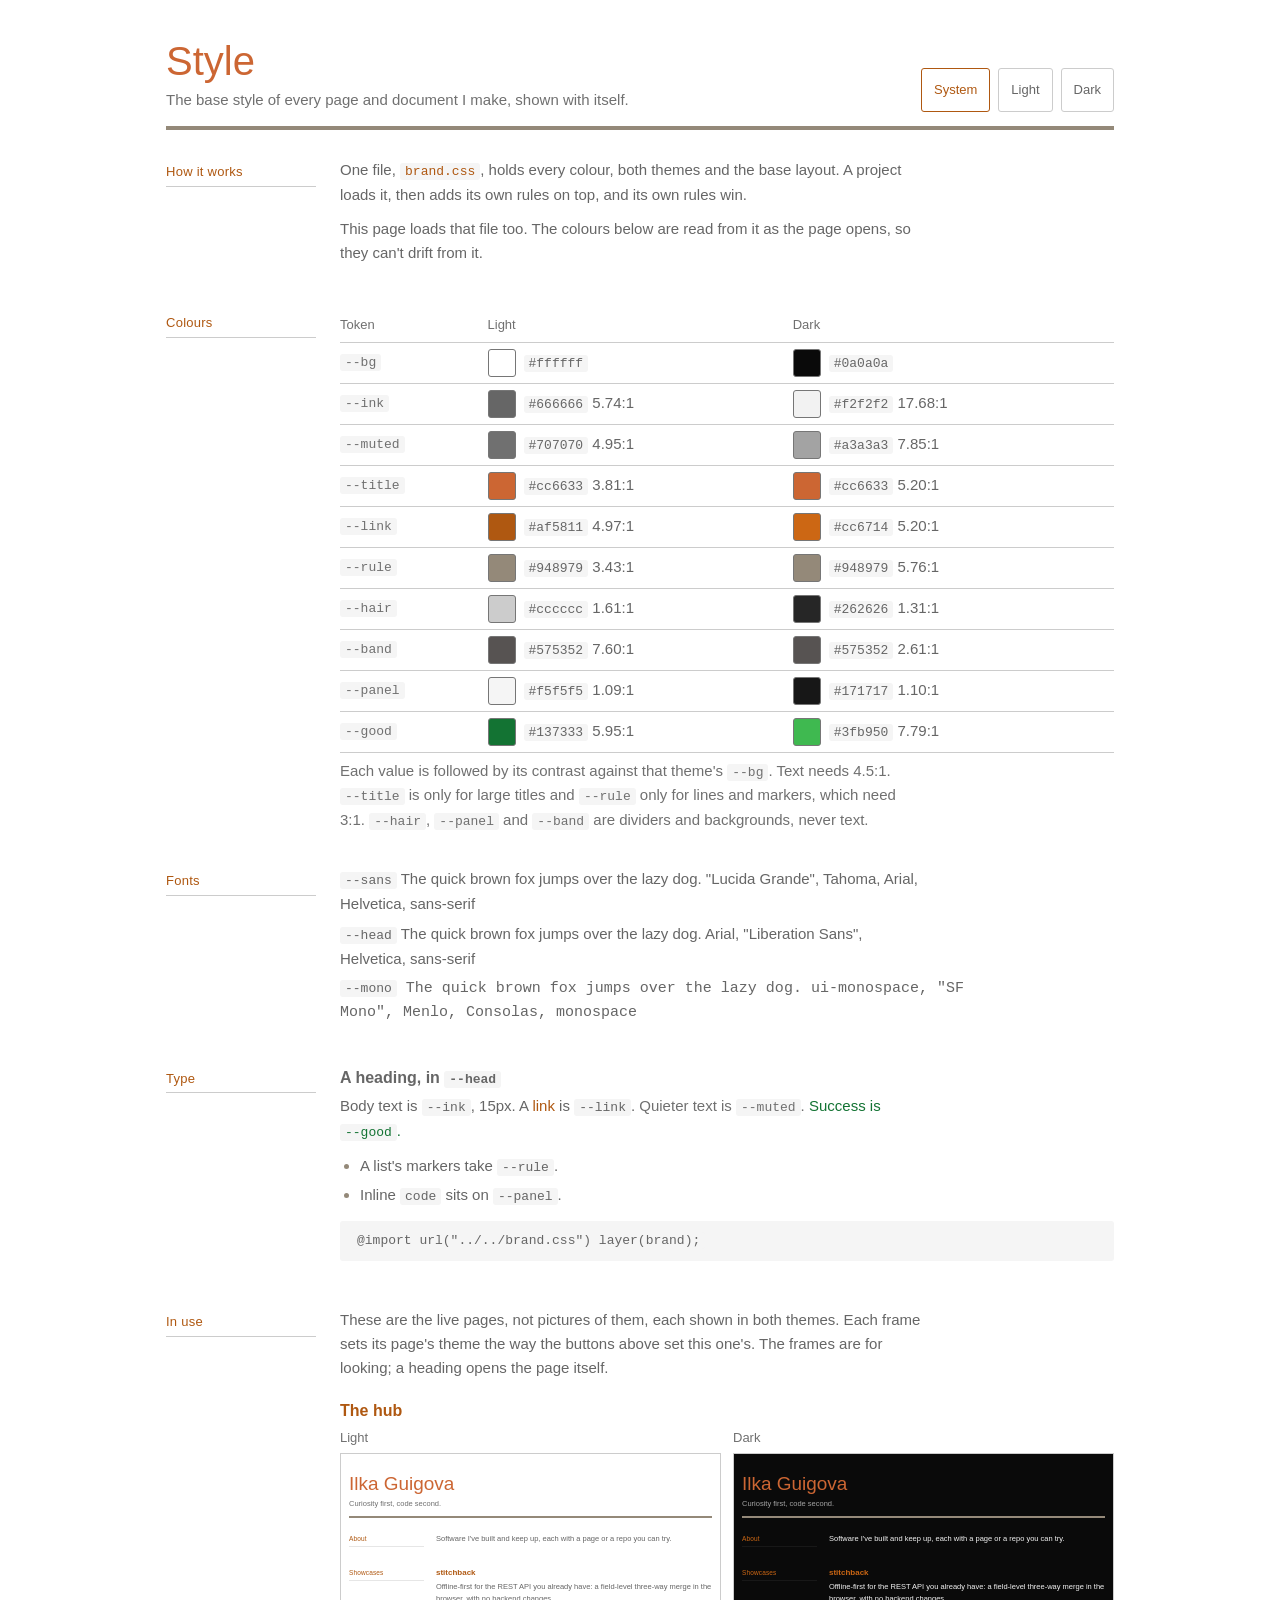
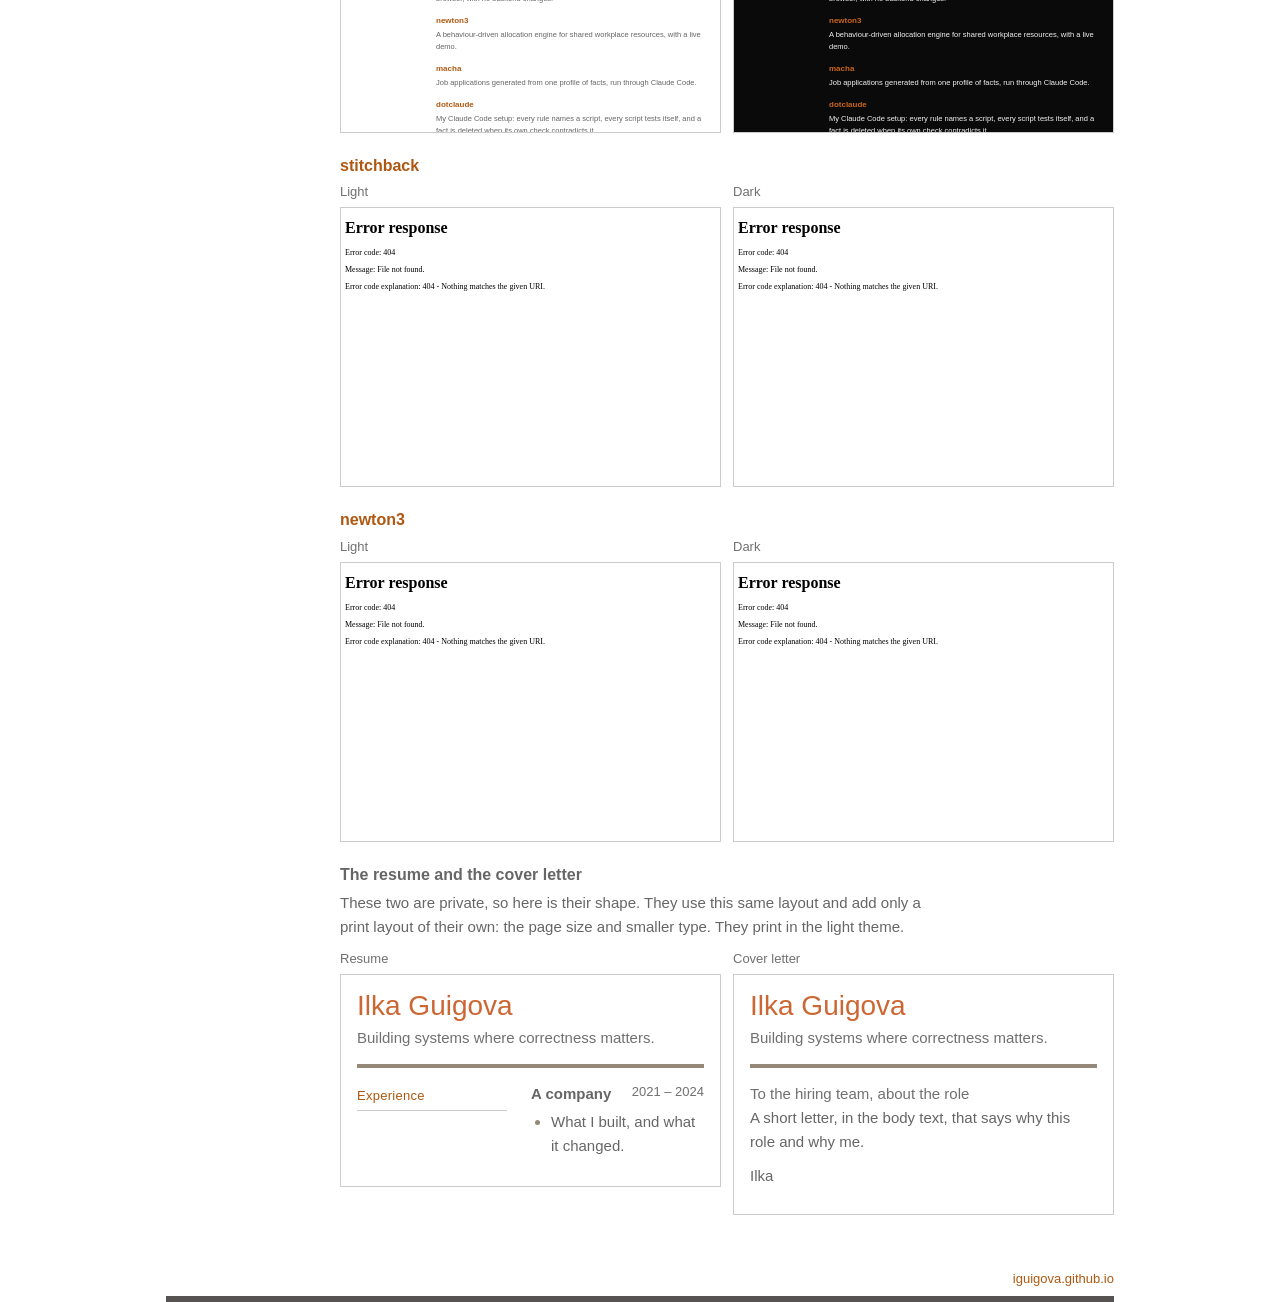
==== style.html @ 2762ee0b "style.html: the hub, stitchback and newton3 live in both themes; the home footer links it Co-Authore" ====
<!doctype html>
<html lang="en">
<head>
<meta charset="utf-8">
<meta name="viewport" content="width=device-width, initial-scale=1">
<title>Style · Ilka Guigova</title>
<meta name="description" content="The base style of every page and document I make, shown with itself.">
<link rel="stylesheet" href="brand.css">
<style>
.themes { display: flex; gap: 8px; flex-wrap: wrap; }
.themes button { font: inherit; font-size: 13px; color: var(--ink); background: var(--bg);
  border: 1px solid var(--hair); border-radius: 3px; padding: 6px 12px; min-height: 44px; cursor: pointer; }
.themes button[aria-pressed="true"] { border-color: var(--link); color: var(--link); }
table { border-collapse: collapse; width: 100%; }
th, td { text-align: left; padding: 6px 12px 6px 0; border-bottom: 1px solid var(--hair); vertical-align: middle; }
th { font-weight: 400; color: var(--muted); font-size: 13px; }
code { white-space: nowrap; }
.chip { display: inline-block; width: 28px; height: 28px; border-radius: 3px; vertical-align: middle;
  margin-right: 8px; border: 1px solid #767676; }
.fonts p { margin-bottom: 6px; }
.good { color: var(--good); }
.sample { border: 1px solid var(--hair); padding: 16px; }
.sample header { margin-bottom: 14px; }
.sample h1 { font-size: 28px; }
.sample section { margin-bottom: 0; }
.sample .row { display: flex; justify-content: space-between; gap: 8px; }
.sample .when { color: var(--muted); font-size: 13px; }
.frames { display: grid; grid-template-columns: repeat(auto-fit, minmax(300px, 1fr)); gap: 12px; margin-bottom: 20px; }
.frames figure { margin: 0; }
.frames figcaption { font-size: 13px; color: var(--muted); margin-bottom: 4px; }
.view { height: 280px; overflow: hidden; border: 1px solid var(--hair); }
.view iframe { width: 200%; height: 200%; border: 0; transform: scale(.5); transform-origin: 0 0; display: block; }
</style>
</head>
<body>
<div class="wrap">
  <header>
    <div>
      <h1>Style</h1>
      <p class="tag">The base style of every page and document I make, shown with itself.</p>
    </div>
    <div class="themes" role="group" aria-label="Theme">
      <button type="button" data-set="">System</button>
      <button type="button" data-set="light">Light</button>
      <button type="button" data-set="dark">Dark</button>
    </div>
  </header>

  <main>
    <section>
      <h2>How it works</h2>
      <div>
        <p>One file, <a href="brand.css"><code>brand.css</code></a>, holds every colour, both themes and the base layout. A project loads it, then adds its own rules on top, and its own rules win.</p>
        <p>This page loads that file too. The colours below are read from it as the page opens, so they can't drift from it.</p>
      </div>
    </section>

    <section>
      <h2>Colours</h2>
      <div>
        <table>
          <thead><tr><th scope="col">Token</th><th scope="col">Light</th><th scope="col">Dark</th></tr></thead>
          <tbody id="colours"></tbody>
        </table>
        <p class="tag">Each value is followed by its contrast against that theme's <code>--bg</code>. Text needs 4.5:1. <code>--title</code> is only for large titles and <code>--rule</code> only for lines and markers, which need 3:1. <code>--hair</code>, <code>--panel</code> and <code>--band</code> are dividers and backgrounds, never text.</p>
      </div>
    </section>

    <section>
      <h2>Fonts</h2>
      <div class="fonts" id="fonts"></div>
    </section>

    <section>
      <h2>Type</h2>
      <div>
        <h3>A heading, in <code>--head</code></h3>
        <p>Body text is <code>--ink</code>, 15px. A <a href="#type">link</a> is <code>--link</code>. <span class="tag">Quieter text is <code>--muted</code>.</span> <span class="good">Success is <code>--good</code>.</span></p>
        <ul>
          <li>A list's markers take <code>--rule</code>.</li>
          <li>Inline <code>code</code> sits on <code>--panel</code>.</li>
        </ul>
<pre><code>@import url("../../brand.css") layer(brand);</code></pre>
      </div>
    </section>

    <section>
      <h2>In use</h2>
      <div>
        <p>These are the live pages, not pictures of them, each shown in both themes. Each frame sets its page's theme the way the buttons above set this one's. The frames are for looking; a heading opens the page itself.</p>
        <h3><a href="/">The hub</a></h3>
        <div class="frames">
          <figure data-theme="light"><figcaption>Light</figcaption><div class="view" inert><iframe src="/" title="The hub, light theme" loading="lazy"></iframe></div></figure>
          <figure data-theme="dark"><figcaption>Dark</figcaption><div class="view" inert><iframe src="/" title="The hub, dark theme" loading="lazy"></iframe></div></figure>
        </div>
        <h3><a href="/stitchback/">stitchback</a></h3>
        <div class="frames">
          <figure data-theme="light"><figcaption>Light</figcaption><div class="view" inert><iframe src="/stitchback/" title="stitchback demo, light theme" loading="lazy"></iframe></div></figure>
          <figure data-theme="dark"><figcaption>Dark</figcaption><div class="view" inert><iframe src="/stitchback/" title="stitchback demo, dark theme" loading="lazy"></iframe></div></figure>
        </div>
        <h3><a href="/newton3/deliverables/demo.html">newton3</a></h3>
        <div class="frames">
          <figure data-theme="light"><figcaption>Light</figcaption><div class="view" inert><iframe src="/newton3/deliverables/demo.html" title="newton3 demo, light theme" loading="lazy"></iframe></div></figure>
          <figure data-theme="dark"><figcaption>Dark</figcaption><div class="view" inert><iframe src="/newton3/deliverables/demo.html" title="newton3 demo, dark theme" loading="lazy"></iframe></div></figure>
        </div>
        <h3>The resume and the cover letter</h3>
        <p>These two are private, so here is their shape. They use this same layout and add only a print layout of their own: the page size and smaller type. They print in the light theme.</p>
        <div class="frames">
          <figure><figcaption>Resume</figcaption>
            <div class="sample">
              <header><div><h1>Ilka Guigova</h1><p class="tag">Building systems where correctness matters.</p></div></header>
              <section>
                <h2>Experience</h2>
                <div>
                  <div class="row"><strong>A company</strong><span class="when">2021 – 2024</span></div>
                  <ul><li>What I built, and what it changed.</li></ul>
                </div>
              </section>
            </div>
          </figure>
          <figure><figcaption>Cover letter</figcaption>
            <div class="sample">
              <header><div><h1>Ilka Guigova</h1><p class="tag">Building systems where correctness matters.</p></div></header>
              <p class="tag">To the hiring team, about the role</p>
              <p>A short letter, in the body text, that says why this role and why me.</p>
              <p>Ilka</p>
            </div>
          </figure>
        </div>
      </div>
    </section>
  </main>

  <footer>
    <div class="line"><a href="/">iguigova.github.io</a></div>
    <div class="band" aria-hidden="true"></div>
  </footer>
</div>
<script>
(() => {
  const root = document.documentElement;
  const sheet = [...document.styleSheets].find(s => s.href && s.href.endsWith('/brand.css'));
  const names = [];
  for (const rule of sheet.cssRules) {
    if (rule.selectorText !== ':root') continue;
    for (const p of rule.style) if (p.startsWith('--') && !names.includes(p)) names.push(p);
  }
  const read = (theme) => {
    root.dataset.theme = theme;
    const cs = getComputedStyle(root);
    return Object.fromEntries(names.map(n => [n, cs.getPropertyValue(n).trim()]));
  };
  const saved = root.dataset.theme;
  const light = read('light'), dark = read('dark');
  if (saved) root.dataset.theme = saved; else delete root.dataset.theme;

  const lum = (hex) => [1, 3, 5].map(i => parseInt(hex.slice(i, i + 2), 16) / 255)
    .map(c => c <= 0.04045 ? c / 12.92 : ((c + 0.055) / 1.055) ** 2.4)
    .reduce((a, c, i) => a + c * [0.2126, 0.7152, 0.0722][i], 0);
  const ratio = (a, b) => { const [x, y] = [lum(a), lum(b)].sort((p, q) => q - p); return ((x + 0.05) / (y + 0.05)).toFixed(2); };
  const isHex = (v) => /^#[0-9a-f]{6}$/i.test(v);
  const cell = (v, bg) => {
    const td = document.createElement('td');
    const chip = document.createElement('span');
    chip.className = 'chip'; chip.style.background = v; chip.setAttribute('aria-hidden', 'true');
    const code = document.createElement('code'); code.textContent = v;
    td.append(chip, code, v === bg ? '' : ` ${ratio(v, bg)}:1`);
    return td;
  };

  const tbody = document.getElementById('colours');
  const fonts = document.getElementById('fonts');
  for (const n of names) {
    if (isHex(light[n])) {
      const tr = document.createElement('tr');
      const th = document.createElement('th'); th.scope = 'row';
      const code = document.createElement('code'); code.textContent = n; th.append(code);
      tr.append(th, cell(light[n], light['--bg']), cell(dark[n], dark['--bg']));
      tbody.append(tr);
    } else {
      const p = document.createElement('p');
      p.style.fontFamily = `var(${n})`;
      const code = document.createElement('code'); code.textContent = n;
      p.append(code, ` The quick brown fox jumps over the lazy dog. ${light[n]}`);
      fonts.append(p);
    }
  }

  const buttons = document.querySelectorAll('.themes button');
  const show = () => buttons.forEach(b => b.setAttribute('aria-pressed', String((root.dataset.theme || '') === b.dataset.set)));
  buttons.forEach(b => b.addEventListener('click', () => {
    if (b.dataset.set) root.dataset.theme = b.dataset.set; else delete root.dataset.theme;
    show();
  }));
  show();

  for (const frame of document.querySelectorAll('figure[data-theme] iframe')) {
    const theme = frame.closest('figure').dataset.theme;
    const set = () => { frame.contentDocument.documentElement.dataset.theme = theme; };
    frame.addEventListener('load', set);
    if (frame.contentDocument?.readyState === 'complete' && frame.contentDocument.URL !== 'about:blank') set();
  }
})();
</script>
</body>
</html>
---- brand.css ----
/* The base style of every page and document I make: grey text on white, an
   orange title and links, a taupe rule under the header, hairline dividers,
   a dark footer band and a green for success, in a light and a dark theme.
   Its text passes WCAG AA in both.
   A project loads it by a relative path to the site root, and its own rules
   override what they need. ~/src/oceanhue mirrors the site, and
   ~/src/oceanhue/brand.css is a symlink to this file, so the same path works
   on the live site and offline. The one copy is in the Trust Loop artifact,
   whose content security policy refuses an outside stylesheet; it names the
   commit it copied. */
:root {
  --bg: #ffffff; --ink: #666666; --muted: #707070; --title: #cc6633; --link: #af5811;
  --rule: #948979; --hair: #cccccc; --band: #575352; --panel: #f5f5f5; --good: #137333;
  --sans: "Lucida Grande", Tahoma, Arial, Helvetica, sans-serif;
  --head: Arial, "Liberation Sans", Helvetica, sans-serif;
  --mono: ui-monospace, "SF Mono", Menlo, Consolas, monospace;
  color-scheme: light;
}
@media (prefers-color-scheme: dark) { :root:not([data-theme="light"]) {
  --bg: #0a0a0a; --ink: #f2f2f2; --muted: #a3a3a3; --link: #cc6714;
  --hair: #262626; --panel: #171717; --good: #3fb950; color-scheme: dark } }
:root[data-theme="dark"] {
  --bg: #0a0a0a; --ink: #f2f2f2; --muted: #a3a3a3; --link: #cc6714;
  --hair: #262626; --panel: #171717; --good: #3fb950; color-scheme: dark }

* { box-sizing: border-box; }
body { margin: 0; background: var(--bg); color: var(--ink); font: 15px/1.6 var(--sans); }
.wrap { max-width: 980px; margin: 0 auto; padding-block: 40px 0;
  padding-left: max(16px, env(safe-area-inset-left, 0px)); padding-right: max(16px, env(safe-area-inset-right, 0px)); }
a { color: var(--link); text-decoration: none; }
a:hover, a:focus-visible { text-decoration: underline; }
:focus-visible { outline: 2px solid var(--link); outline-offset: 2px; }

header { border-bottom: 4px solid var(--rule); padding-bottom: 14px; margin-bottom: 28px;
  display: flex; flex-wrap: wrap; justify-content: space-between; align-items: flex-end; gap: 12px; }
h1 { font-family: var(--head); color: var(--title); font-weight: 400; font-size: clamp(28px, 5vw, 40px); line-height: 1.05; margin: 0; text-wrap: balance; }
.tag { color: var(--muted); margin: 6px 0 0; }

section { display: grid; grid-template-columns: 150px minmax(0, 1fr); gap: 0 24px; margin-bottom: 34px; }
section > h2 { font-family: var(--head); font-size: 13px; font-weight: 400; color: var(--link); margin: 0; padding: 4px 0 3px;
  border-bottom: 1px solid var(--hair); align-self: start; letter-spacing: .02em; }
section > div { min-width: 0; }
h3 { font-family: var(--head); font-size: 16px; margin: 18px 0 4px; }
h3:first-child { margin-top: 0; }
p { margin: 0 0 10px; max-width: 70ch; }
ul, ol { margin: 4px 0 12px; padding-left: 20px; max-width: 72ch; }
li { margin-bottom: 4px; }
li::marker { color: var(--rule); }
code, pre { font-family: var(--mono); font-size: 13px; background: var(--panel); border-radius: 3px; }
code { padding: 1px 5px; }
pre { padding: 10px 12px; overflow-x: auto; }

footer { margin-top: 20px; }
footer .line { text-align: right; color: var(--muted); font-size: 13px; padding: 0 0 6px; }
footer .band { height: 14px; background: var(--band); }

@media (max-width: 640px) { section { grid-template-columns: 1fr; } section > h2 { margin-bottom: 8px; } }
@media (prefers-reduced-motion: reduce) { * { animation: none !important; transition: none !important; } }
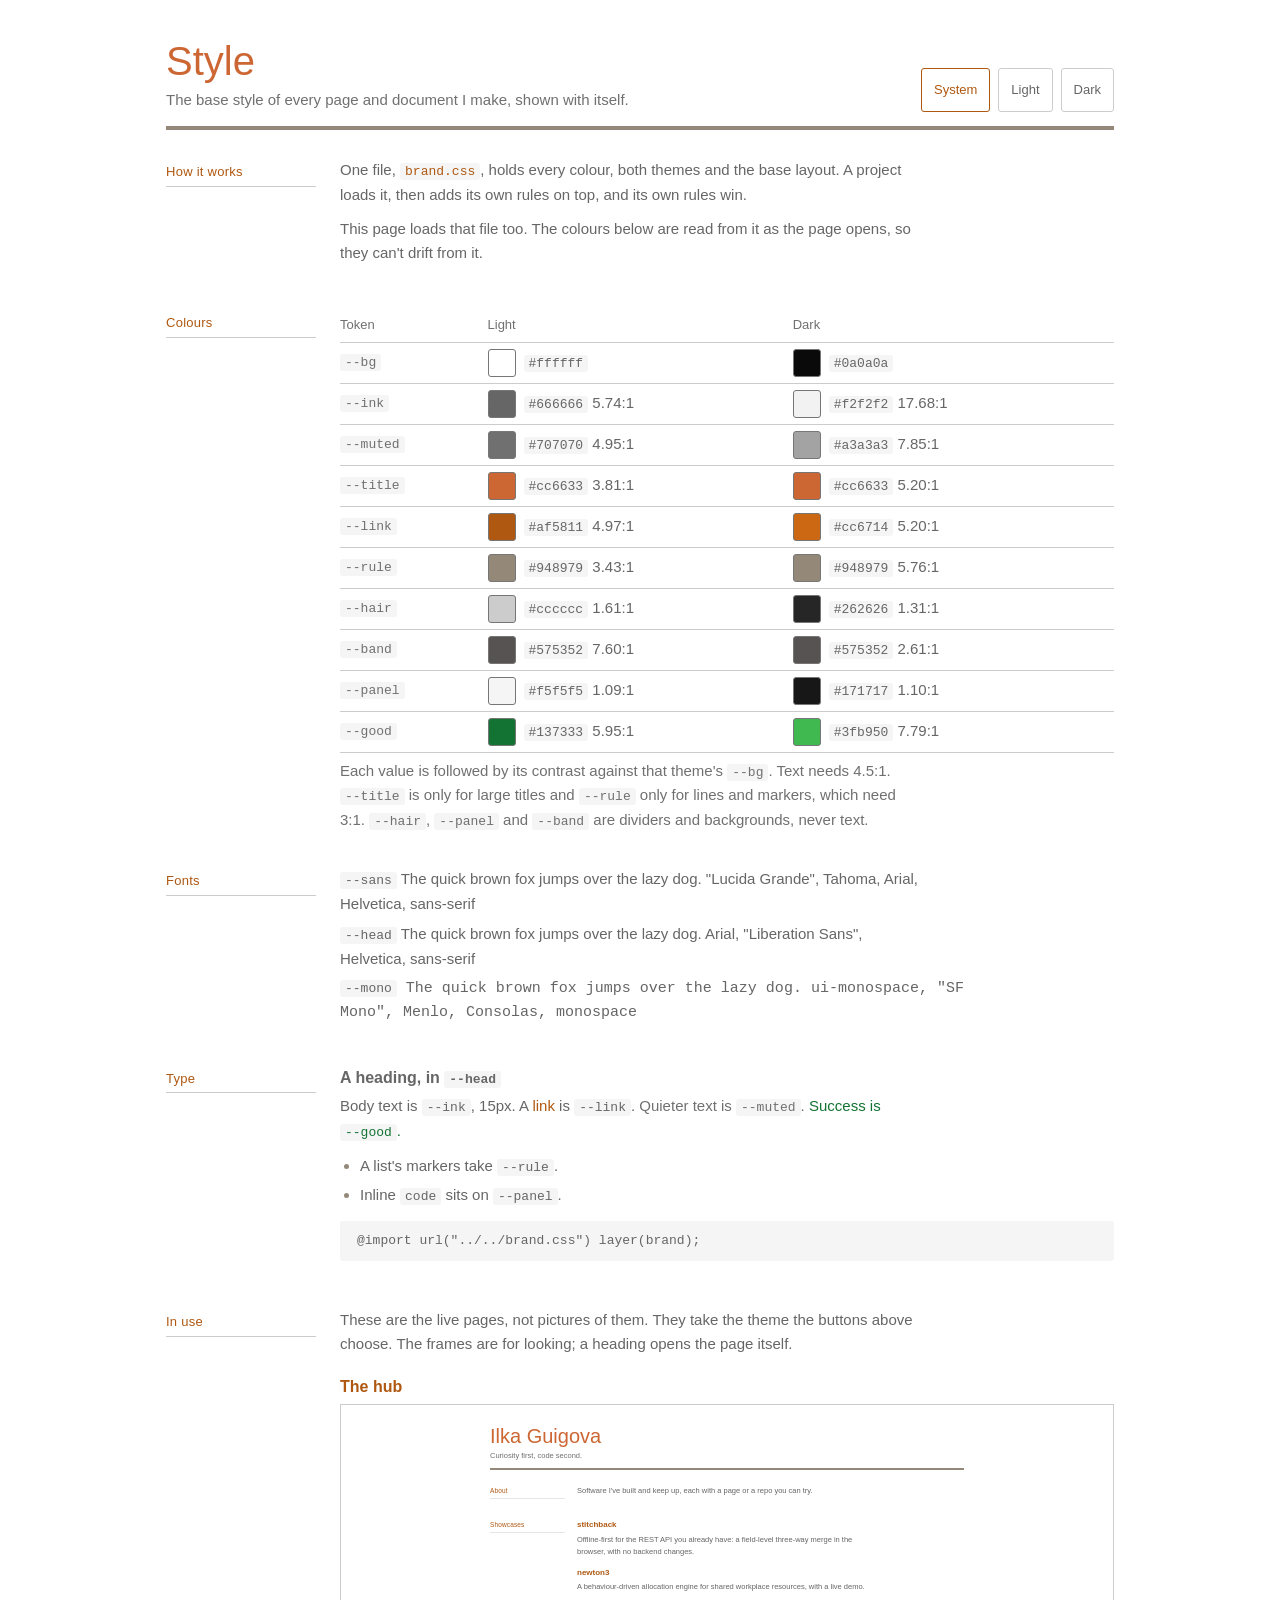
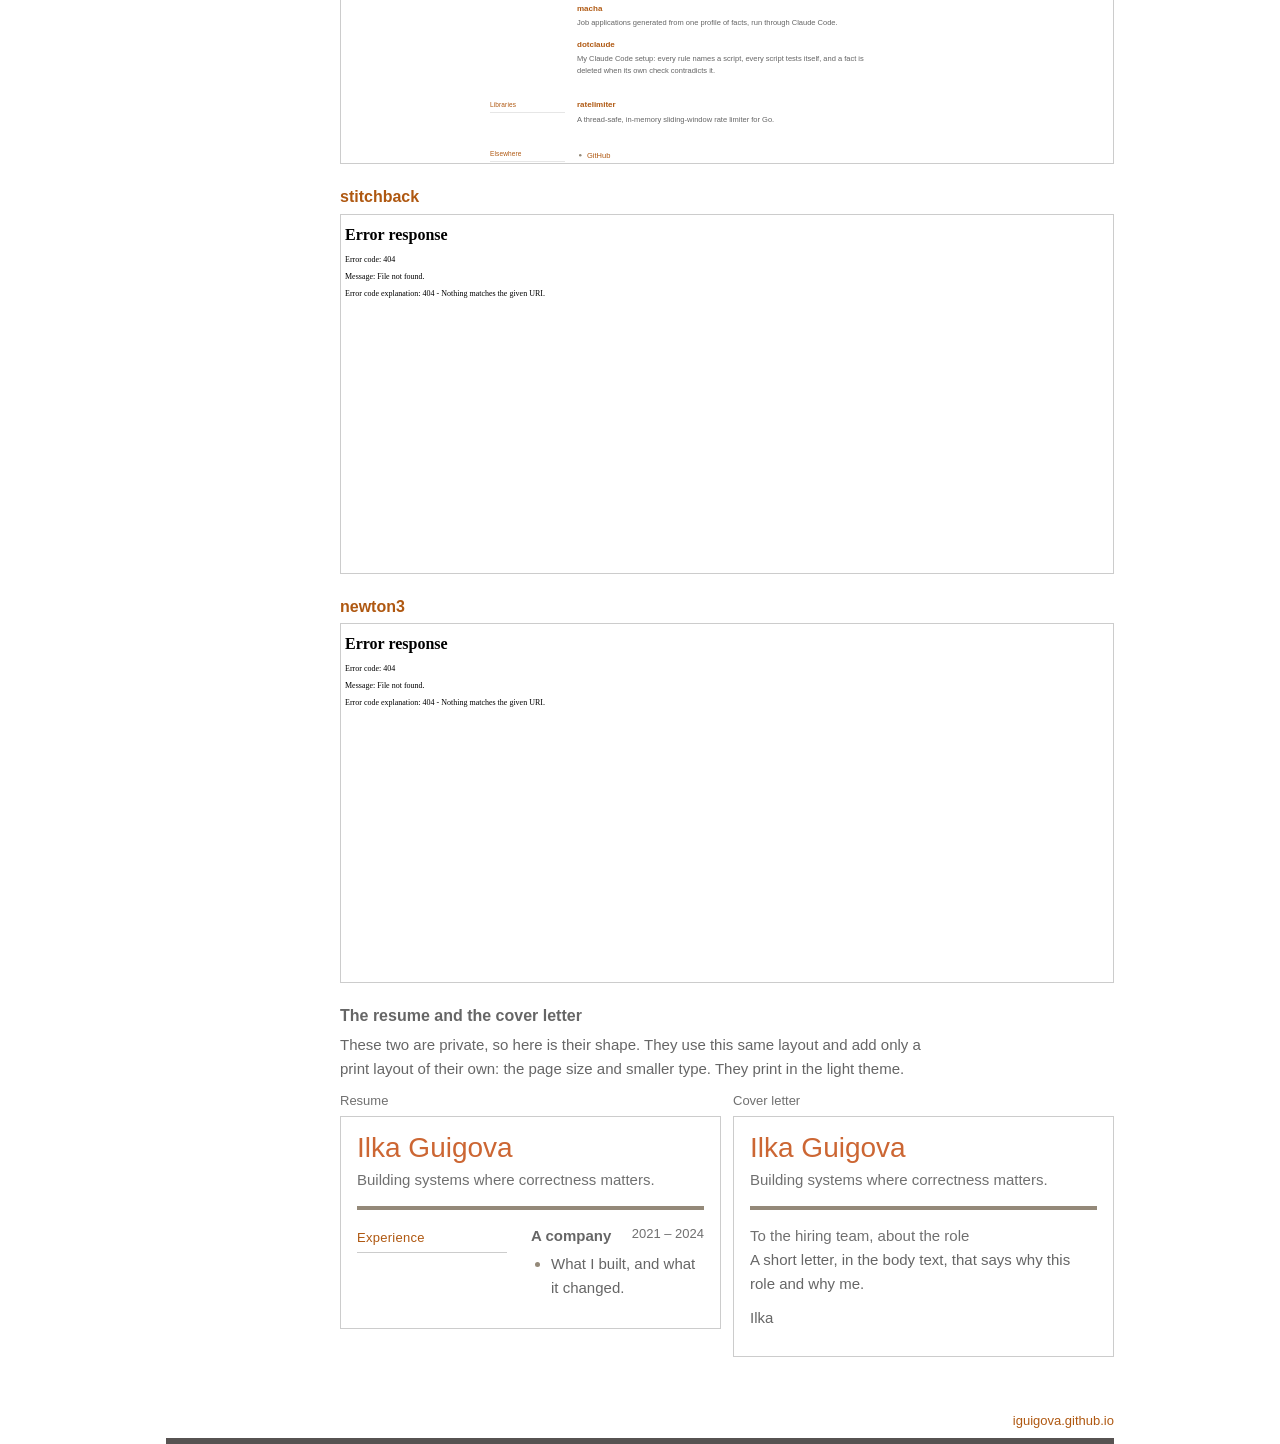
==== commit d9ff17d0: "style.html: one live frame per page, in the theme the buttons choose Co-Authored-By: Claude Opus 5.5" ====
--- a/style.html
+++ b/style.html
@@ -28,7 +28,7 @@
 .frames { display: grid; grid-template-columns: repeat(auto-fit, minmax(300px, 1fr)); gap: 12px; margin-bottom: 20px; }
 .frames figure { margin: 0; }
 .frames figcaption { font-size: 13px; color: var(--muted); margin-bottom: 4px; }
-.view { height: 280px; overflow: hidden; border: 1px solid var(--hair); }
+.view { height: 360px; overflow: hidden; border: 1px solid var(--hair); margin-bottom: 20px; }
 .view iframe { width: 200%; height: 200%; border: 0; transform: scale(.5); transform-origin: 0 0; display: block; }
 </style>
 </head>
@@ -87,22 +87,13 @@
     <section>
       <h2>In use</h2>
       <div>
-        <p>These are the live pages, not pictures of them, each shown in both themes. Each frame sets its page's theme the way the buttons above set this one's. The frames are for looking; a heading opens the page itself.</p>
+        <p>These are the live pages, not pictures of them. They take the theme the buttons above choose. The frames are for looking; a heading opens the page itself.</p>
         <h3><a href="/">The hub</a></h3>
-        <div class="frames">
-          <figure data-theme="light"><figcaption>Light</figcaption><div class="view" inert><iframe src="/" title="The hub, light theme" loading="lazy"></iframe></div></figure>
-          <figure data-theme="dark"><figcaption>Dark</figcaption><div class="view" inert><iframe src="/" title="The hub, dark theme" loading="lazy"></iframe></div></figure>
-        </div>
+        <div class="view" inert><iframe src="/" title="The hub" loading="lazy"></iframe></div>
         <h3><a href="/stitchback/">stitchback</a></h3>
-        <div class="frames">
-          <figure data-theme="light"><figcaption>Light</figcaption><div class="view" inert><iframe src="/stitchback/" title="stitchback demo, light theme" loading="lazy"></iframe></div></figure>
-          <figure data-theme="dark"><figcaption>Dark</figcaption><div class="view" inert><iframe src="/stitchback/" title="stitchback demo, dark theme" loading="lazy"></iframe></div></figure>
-        </div>
+        <div class="view" inert><iframe src="/stitchback/" title="stitchback demo" loading="lazy"></iframe></div>
         <h3><a href="/newton3/deliverables/demo.html">newton3</a></h3>
-        <div class="frames">
-          <figure data-theme="light"><figcaption>Light</figcaption><div class="view" inert><iframe src="/newton3/deliverables/demo.html" title="newton3 demo, light theme" loading="lazy"></iframe></div></figure>
-          <figure data-theme="dark"><figcaption>Dark</figcaption><div class="view" inert><iframe src="/newton3/deliverables/demo.html" title="newton3 demo, dark theme" loading="lazy"></iframe></div></figure>
-        </div>
+        <div class="view" inert><iframe src="/newton3/deliverables/demo.html" title="newton3 demo" loading="lazy"></iframe></div>
         <h3>The resume and the cover letter</h3>
         <p>These two are private, so here is their shape. They use this same layout and add only a print layout of their own: the page size and smaller type. They print in the light theme.</p>
         <div class="frames">
@@ -188,18 +179,20 @@
 
   const buttons = document.querySelectorAll('.themes button');
   const show = () => buttons.forEach(b => b.setAttribute('aria-pressed', String((root.dataset.theme || '') === b.dataset.set)));
+  const frames = document.querySelectorAll('.view iframe');
+  const follow = (frame) => {
+    const doc = frame.contentDocument;
+    if (!doc || doc.URL === 'about:blank') return;
+    if (root.dataset.theme) doc.documentElement.dataset.theme = root.dataset.theme;
+    else delete doc.documentElement.dataset.theme;
+  };
+  frames.forEach(f => { f.addEventListener('load', () => follow(f)); follow(f); });
   buttons.forEach(b => b.addEventListener('click', () => {
     if (b.dataset.set) root.dataset.theme = b.dataset.set; else delete root.dataset.theme;
     show();
+    frames.forEach(follow);
   }));
   show();
-
-  for (const frame of document.querySelectorAll('figure[data-theme] iframe')) {
-    const theme = frame.closest('figure').dataset.theme;
-    const set = () => { frame.contentDocument.documentElement.dataset.theme = theme; };
-    frame.addEventListener('load', set);
-    if (frame.contentDocument?.readyState === 'complete' && frame.contentDocument.URL !== 'about:blank') set();
-  }
 })();
 </script>
 </body>
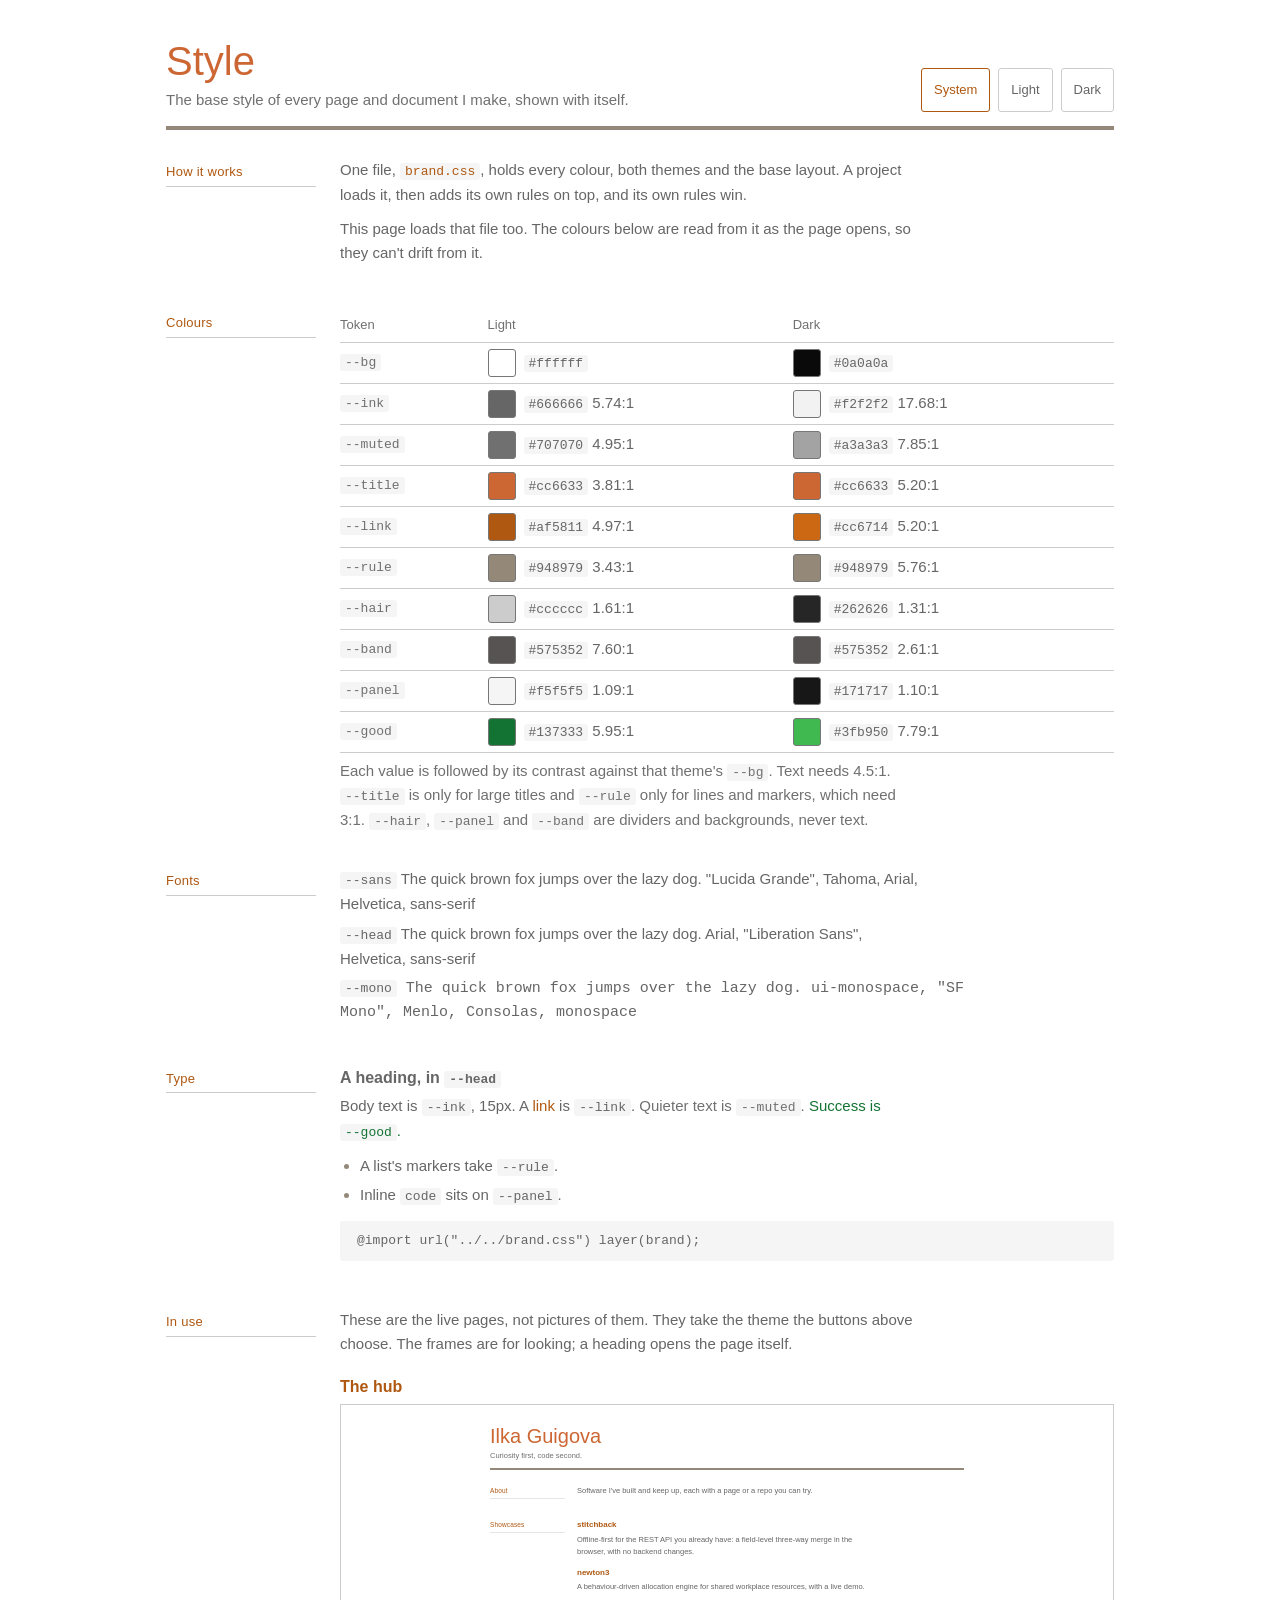
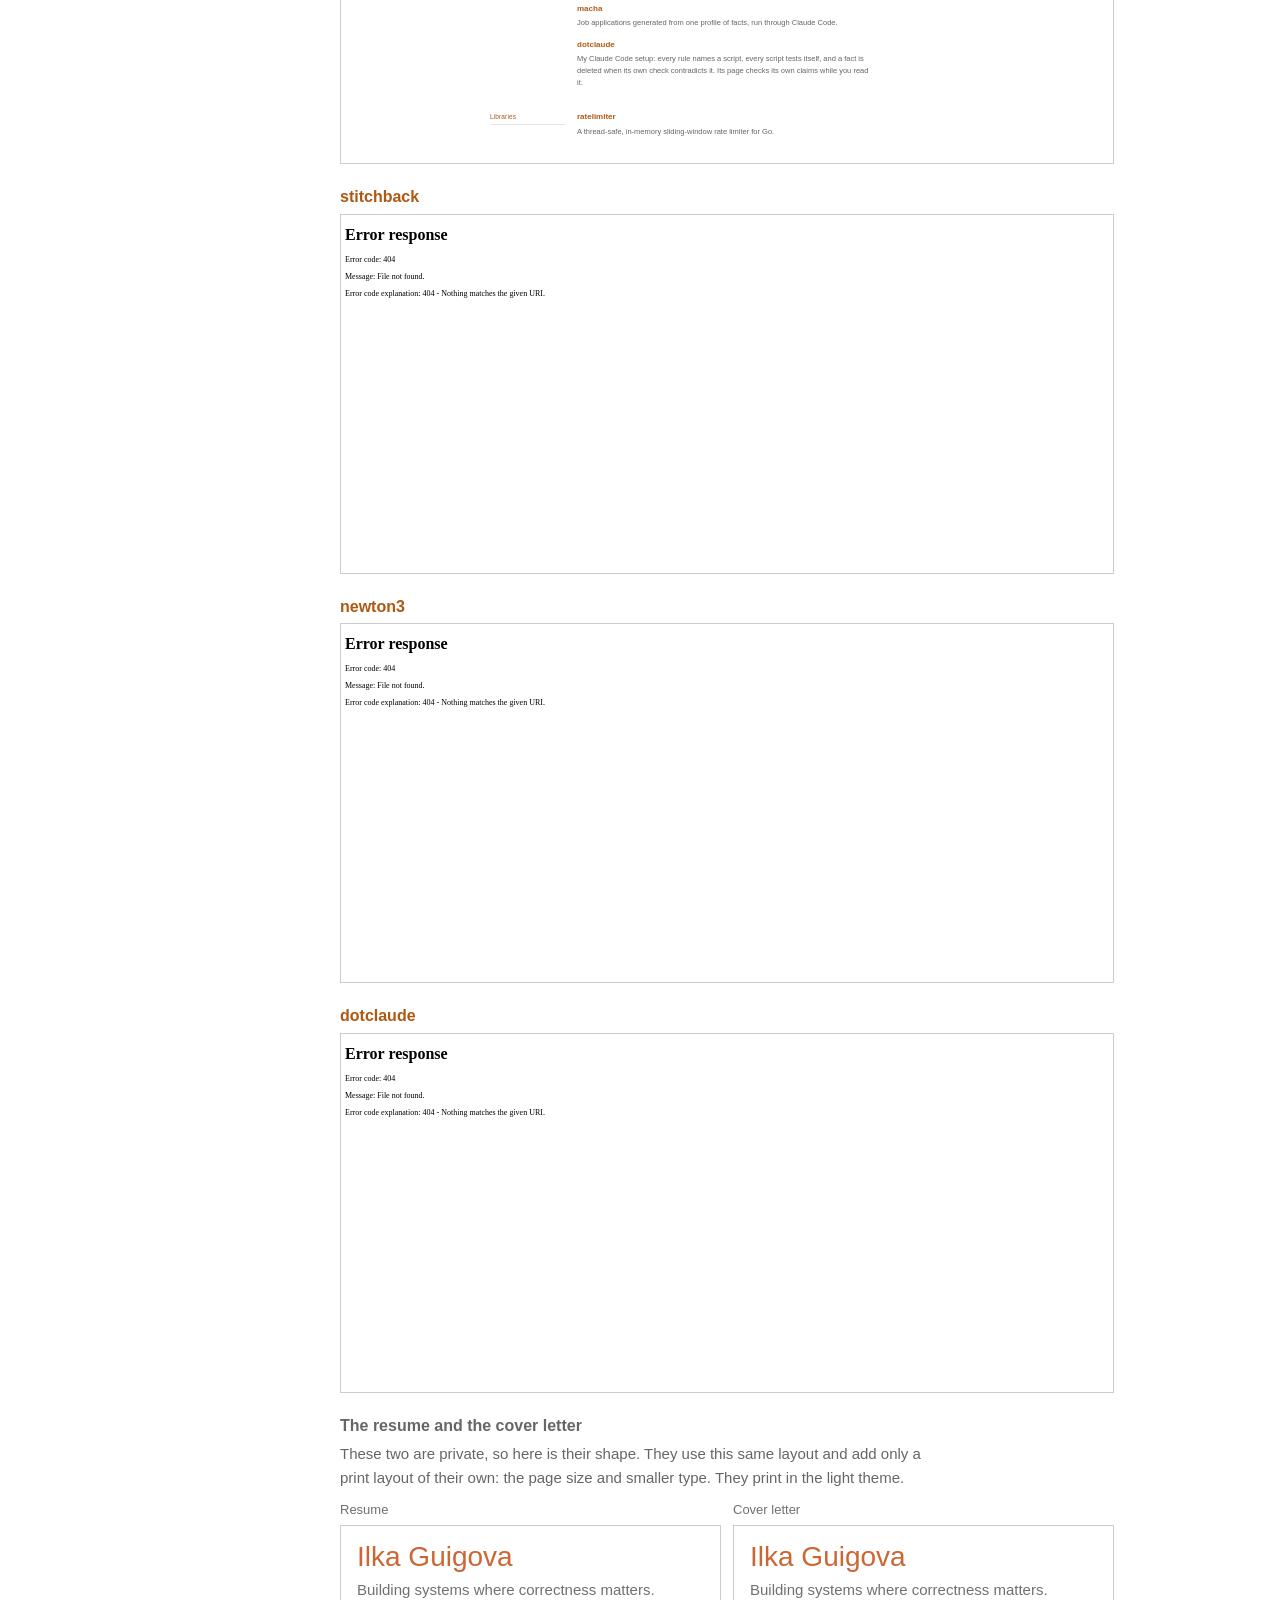
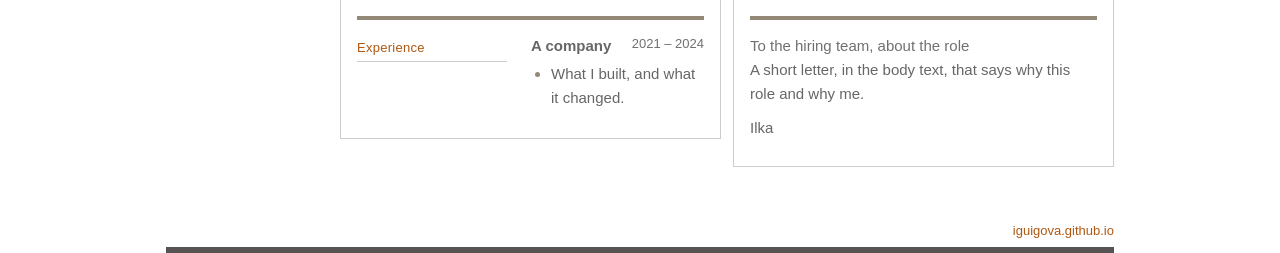
==== commit 1af3a3d7: "The hub links the dotclaude page, and style.html frames it brand.css's comment drops the Trust Loop " ====
--- a/style.html
+++ b/style.html
@@ -94,6 +94,8 @@
         <div class="view" inert><iframe src="/stitchback/" title="stitchback demo" loading="lazy"></iframe></div>
         <h3><a href="/newton3/deliverables/demo.html">newton3</a></h3>
         <div class="view" inert><iframe src="/newton3/deliverables/demo.html" title="newton3 demo" loading="lazy"></iframe></div>
+        <h3><a href="/dotclaude/">dotclaude</a></h3>
+        <div class="view" inert><iframe src="/dotclaude/" title="dotclaude showcase" loading="lazy"></iframe></div>
         <h3>The resume and the cover letter</h3>
         <p>These two are private, so here is their shape. They use this same layout and add only a print layout of their own: the page size and smaller type. They print in the light theme.</p>
         <div class="frames">
@@ -136,14 +138,24 @@
     if (rule.selectorText !== ':root') continue;
     for (const p of rule.style) if (p.startsWith('--') && !names.includes(p)) names.push(p);
   }
+  // A colour token may be light-dark(light, dark), so each is resolved by
+  // painting a probe with it in each theme; a font token is read as written.
+  const probe = document.body.appendChild(document.createElement('span'));
+  const hex = (rgb) => '#' + rgb.match(/\d+/g).slice(0, 3).map(c => (+c).toString(16).padStart(2, '0')).join('');
   const read = (theme) => {
     root.dataset.theme = theme;
     const cs = getComputedStyle(root);
-    return Object.fromEntries(names.map(n => [n, cs.getPropertyValue(n).trim()]));
+    return Object.fromEntries(names.map(n => {
+      const raw = cs.getPropertyValue(n).trim();
+      if (!CSS.supports('color', raw)) return [n, raw];
+      probe.style.color = `var(${n})`;
+      return [n, hex(getComputedStyle(probe).color)];
+    }));
   };
   const saved = root.dataset.theme;
   const light = read('light'), dark = read('dark');
   if (saved) root.dataset.theme = saved; else delete root.dataset.theme;
+  probe.remove();
 
   const lum = (hex) => [1, 3, 5].map(i => parseInt(hex.slice(i, i + 2), 16) / 255)
     .map(c => c <= 0.04045 ? c / 12.92 : ((c + 0.055) / 1.055) ** 2.4)
--- a/brand.css
+++ b/brand.css
@@ -1,27 +1,26 @@
 /* The base style of every page and document I make: grey text on white, an
    orange title and links, a taupe rule under the header, hairline dividers,
    a dark footer band and a green for success, in a light and a dark theme.
-   Its text passes WCAG AA in both.
+   Its text passes WCAG AA in both. A colour that differs by theme is
+   light-dark(light, dark): the system picks the theme, and data-theme="light"
+   or "dark" on the root overrides it.
    A project loads it by a relative path to the site root, and its own rules
    override what they need. ~/src/oceanhue mirrors the site, and
    ~/src/oceanhue/brand.css is a symlink to this file, so the same path works
-   on the live site and offline. The one copy is in the Trust Loop artifact,
-   whose content security policy refuses an outside stylesheet; it names the
-   commit it copied. */
+   on the live site and offline. */
 :root {
-  --bg: #ffffff; --ink: #666666; --muted: #707070; --title: #cc6633; --link: #af5811;
-  --rule: #948979; --hair: #cccccc; --band: #575352; --panel: #f5f5f5; --good: #137333;
+  --bg: light-dark(#ffffff, #0a0a0a); --ink: light-dark(#666666, #f2f2f2);
+  --muted: light-dark(#707070, #a3a3a3); --title: #cc6633;
+  --link: light-dark(#af5811, #cc6714); --rule: #948979;
+  --hair: light-dark(#cccccc, #262626); --band: #575352;
+  --panel: light-dark(#f5f5f5, #171717); --good: light-dark(#137333, #3fb950);
   --sans: "Lucida Grande", Tahoma, Arial, Helvetica, sans-serif;
   --head: Arial, "Liberation Sans", Helvetica, sans-serif;
   --mono: ui-monospace, "SF Mono", Menlo, Consolas, monospace;
-  color-scheme: light;
+  color-scheme: light dark;
 }
-@media (prefers-color-scheme: dark) { :root:not([data-theme="light"]) {
-  --bg: #0a0a0a; --ink: #f2f2f2; --muted: #a3a3a3; --link: #cc6714;
-  --hair: #262626; --panel: #171717; --good: #3fb950; color-scheme: dark } }
-:root[data-theme="dark"] {
-  --bg: #0a0a0a; --ink: #f2f2f2; --muted: #a3a3a3; --link: #cc6714;
-  --hair: #262626; --panel: #171717; --good: #3fb950; color-scheme: dark }
+:root[data-theme="light"] { color-scheme: light; }
+:root[data-theme="dark"] { color-scheme: dark; }
 
 * { box-sizing: border-box; }
 body { margin: 0; background: var(--bg); color: var(--ink); font: 15px/1.6 var(--sans); }
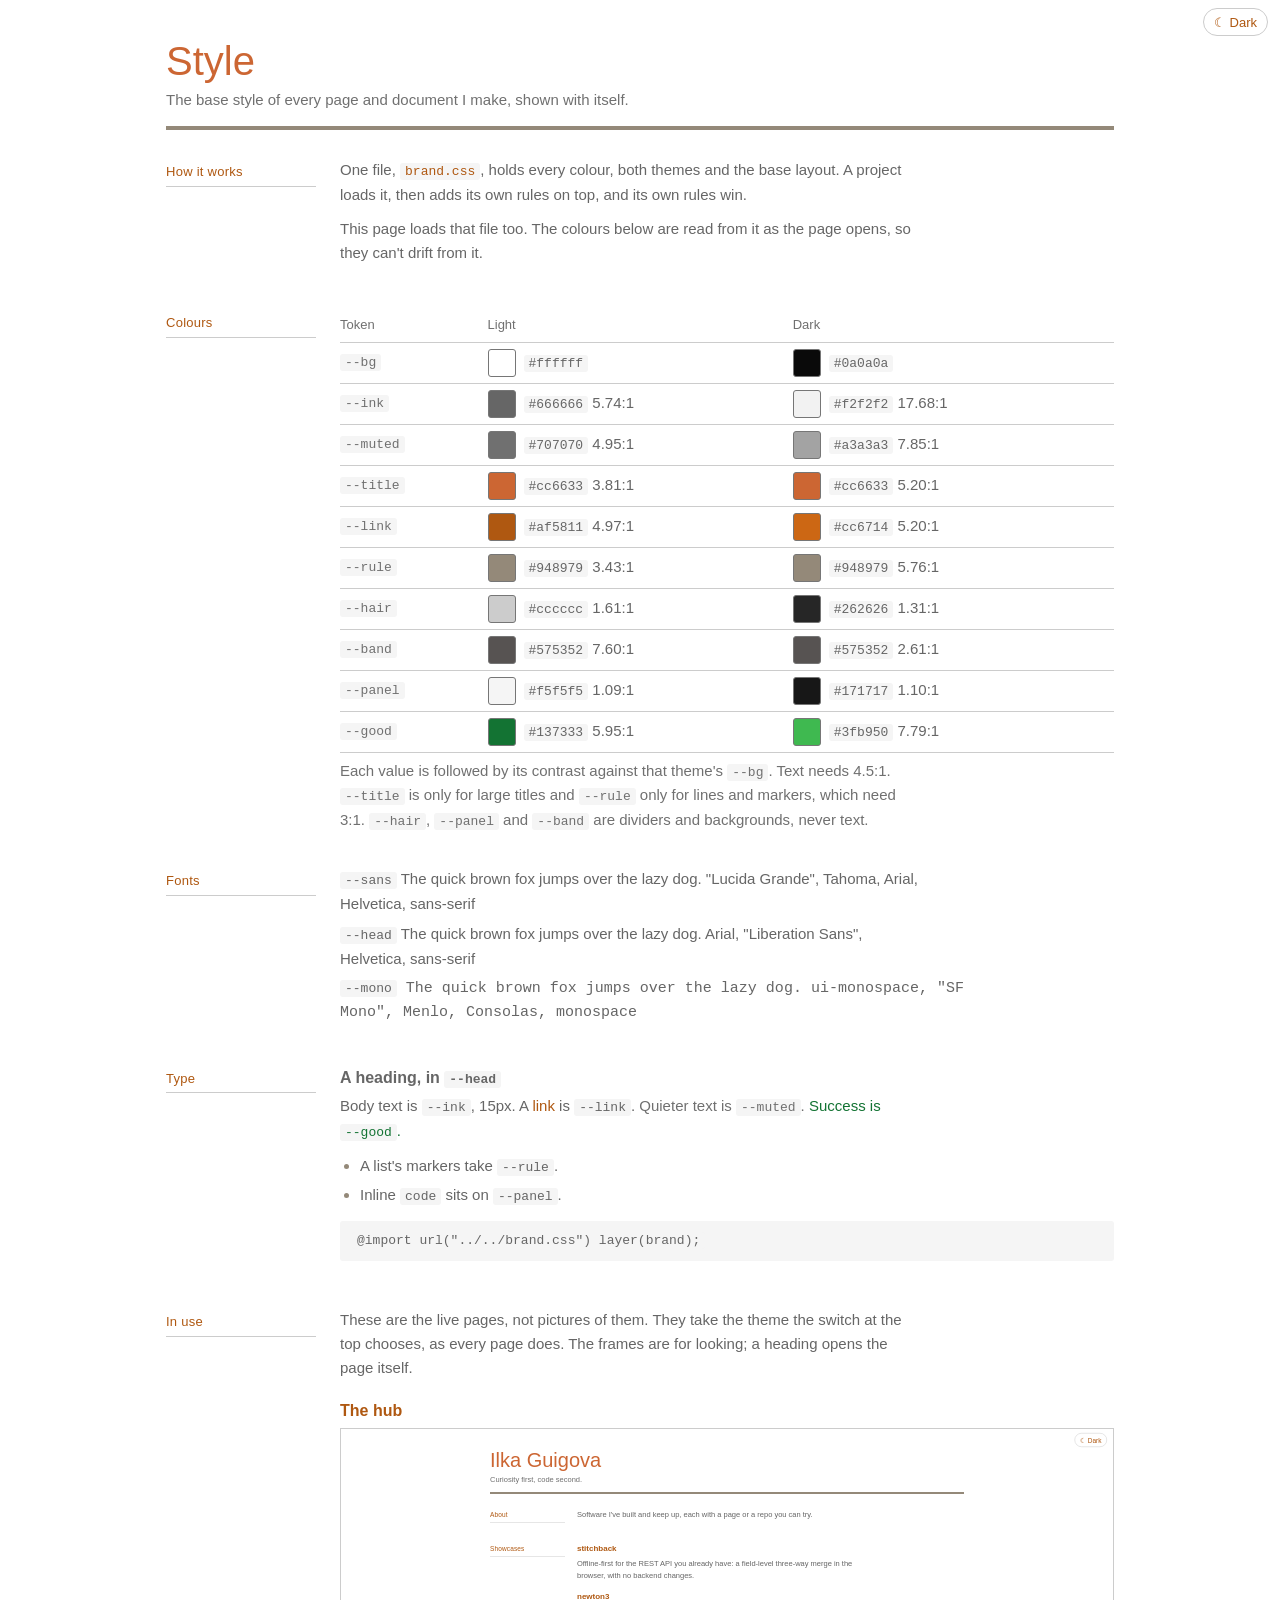
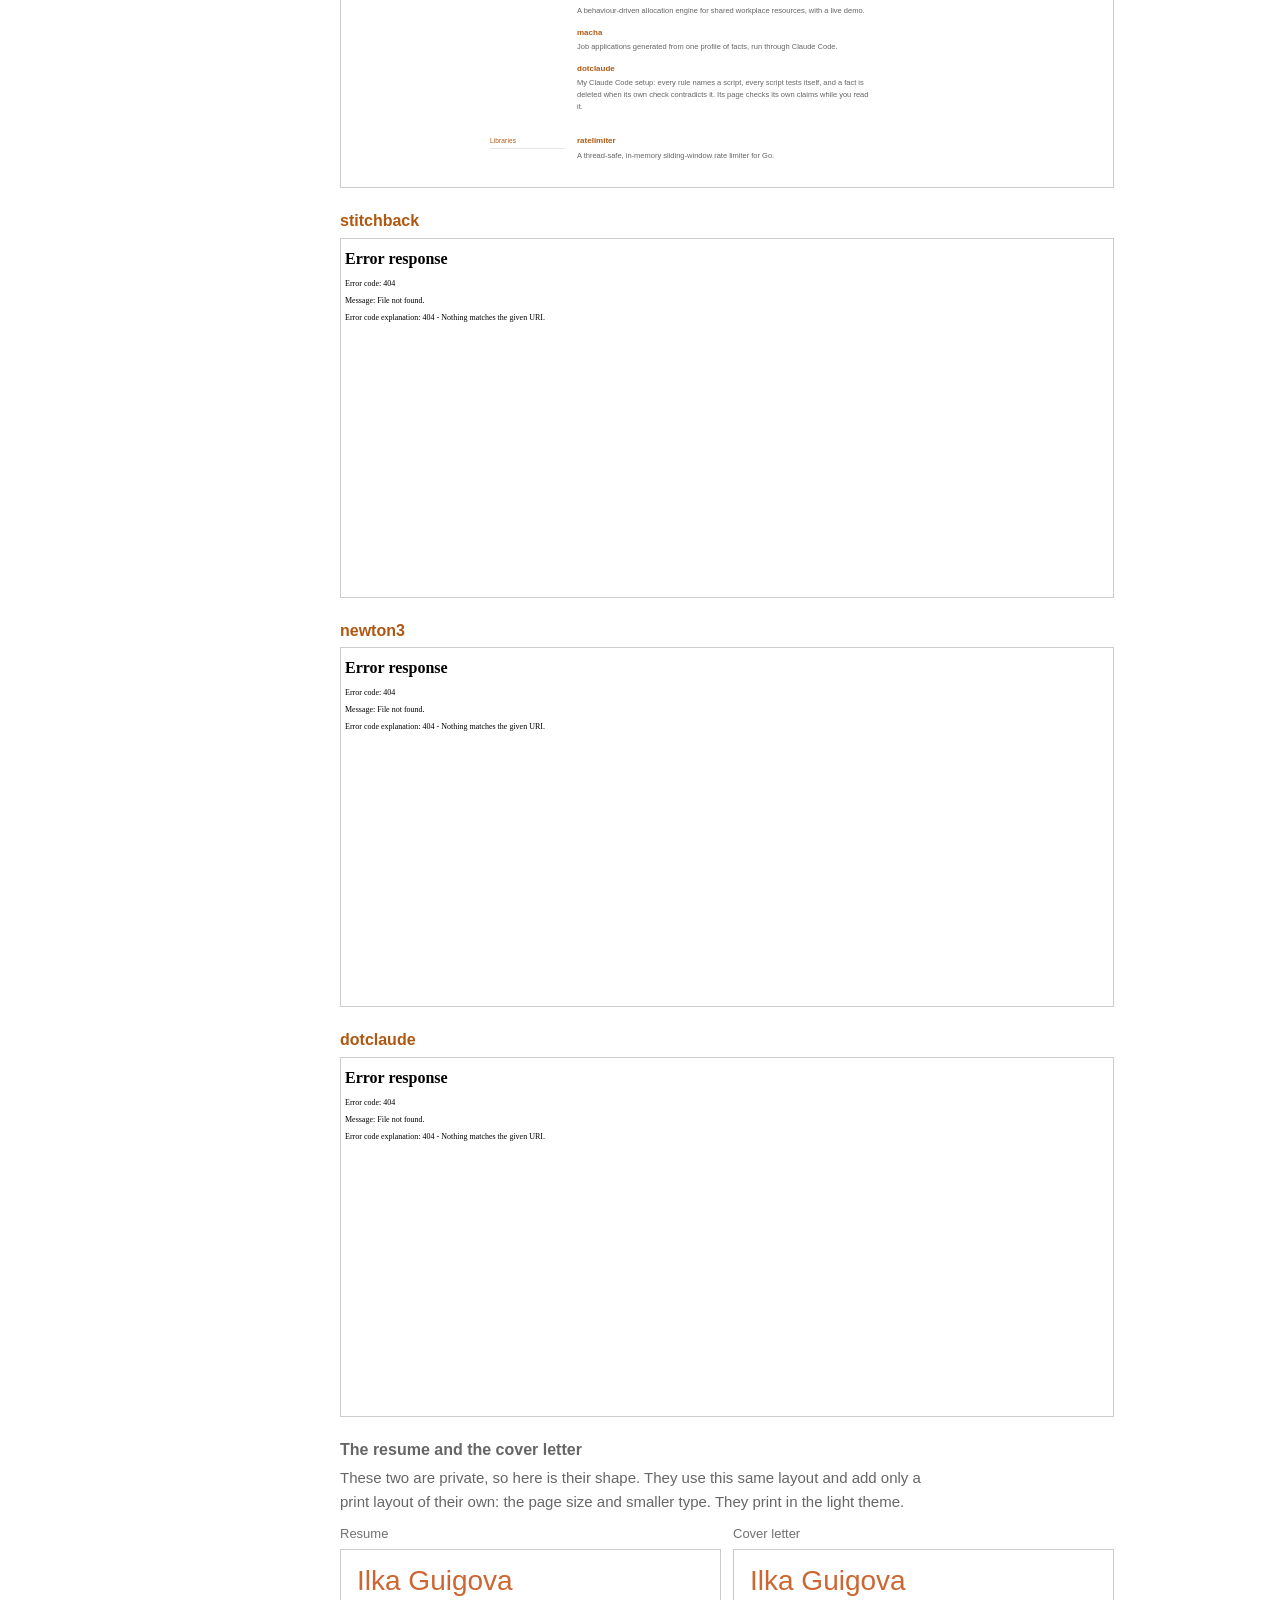
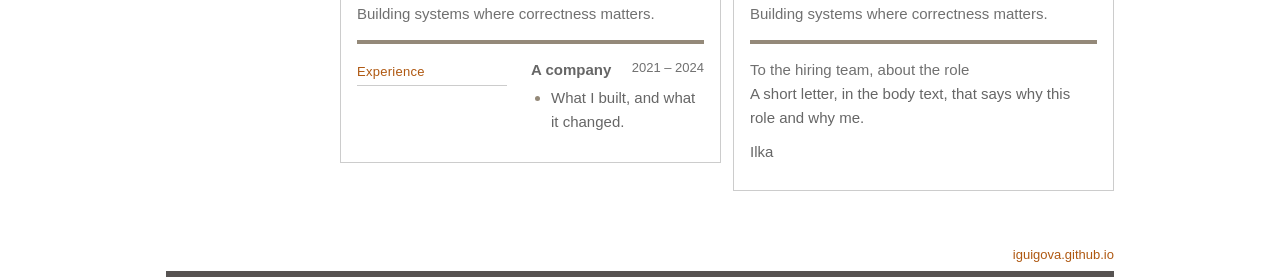
==== commit bbabf635: "brand.js: one Light/Dark switch on every page, kept across the site brand.css draws it and hides it " ====
--- a/style.html
+++ b/style.html
@@ -6,11 +6,8 @@
 <title>Style · Ilka Guigova</title>
 <meta name="description" content="The base style of every page and document I make, shown with itself.">
 <link rel="stylesheet" href="brand.css">
+<script src="brand.js"></script>
 <style>
-.themes { display: flex; gap: 8px; flex-wrap: wrap; }
-.themes button { font: inherit; font-size: 13px; color: var(--ink); background: var(--bg);
-  border: 1px solid var(--hair); border-radius: 3px; padding: 6px 12px; min-height: 44px; cursor: pointer; }
-.themes button[aria-pressed="true"] { border-color: var(--link); color: var(--link); }
 table { border-collapse: collapse; width: 100%; }
 th, td { text-align: left; padding: 6px 12px 6px 0; border-bottom: 1px solid var(--hair); vertical-align: middle; }
 th { font-weight: 400; color: var(--muted); font-size: 13px; }
@@ -38,11 +35,6 @@
     <div>
       <h1>Style</h1>
       <p class="tag">The base style of every page and document I make, shown with itself.</p>
-    </div>
-    <div class="themes" role="group" aria-label="Theme">
-      <button type="button" data-set="">System</button>
-      <button type="button" data-set="light">Light</button>
-      <button type="button" data-set="dark">Dark</button>
     </div>
   </header>
 
@@ -87,7 +79,7 @@
     <section>
       <h2>In use</h2>
       <div>
-        <p>These are the live pages, not pictures of them. They take the theme the buttons above choose. The frames are for looking; a heading opens the page itself.</p>
+        <p>These are the live pages, not pictures of them. They take the theme the switch at the top chooses, as every page does. The frames are for looking; a heading opens the page itself.</p>
         <h3><a href="/">The hub</a></h3>
         <div class="view" inert><iframe src="/" title="The hub" loading="lazy"></iframe></div>
         <h3><a href="/stitchback/">stitchback</a></h3>
@@ -188,23 +180,6 @@
       fonts.append(p);
     }
   }
-
-  const buttons = document.querySelectorAll('.themes button');
-  const show = () => buttons.forEach(b => b.setAttribute('aria-pressed', String((root.dataset.theme || '') === b.dataset.set)));
-  const frames = document.querySelectorAll('.view iframe');
-  const follow = (frame) => {
-    const doc = frame.contentDocument;
-    if (!doc || doc.URL === 'about:blank') return;
-    if (root.dataset.theme) doc.documentElement.dataset.theme = root.dataset.theme;
-    else delete doc.documentElement.dataset.theme;
-  };
-  frames.forEach(f => { f.addEventListener('load', () => follow(f)); follow(f); });
-  buttons.forEach(b => b.addEventListener('click', () => {
-    if (b.dataset.set) root.dataset.theme = b.dataset.set; else delete root.dataset.theme;
-    show();
-    frames.forEach(follow);
-  }));
-  show();
 })();
 </script>
 </body>
--- a/brand.css
+++ b/brand.css
@@ -3,7 +3,8 @@
    a dark footer band and a green for success, in a light and a dark theme.
    Its text passes WCAG AA in both. A colour that differs by theme is
    light-dark(light, dark): the system picks the theme, and data-theme="light"
-   or "dark" on the root overrides it.
+   or "dark" on the root overrides it. brand.js beside this file sets it from
+   a switch on the page, which .theme-switch draws.
    A project loads it by a relative path to the site root, and its own rules
    override what they need. ~/src/oceanhue mirrors the site, and
    ~/src/oceanhue/brand.css is a symlink to this file, so the same path works
@@ -49,9 +50,15 @@
 code { padding: 1px 5px; }
 pre { padding: 10px 12px; overflow-x: auto; }
 
+.theme-switch { position: absolute; z-index: 1; top: 8px; right: max(12px, env(safe-area-inset-right, 0px));
+  font: 13px/1 var(--sans); color: var(--link); background: var(--bg); border: 1px solid var(--hair);
+  border-radius: 14px; padding: 6px 10px; min-height: 28px; cursor: pointer; }
+.theme-switch:hover { border-color: var(--link); }
+
 footer { margin-top: 20px; }
 footer .line { text-align: right; color: var(--muted); font-size: 13px; padding: 0 0 6px; }
 footer .band { height: 14px; background: var(--band); }
 
 @media (max-width: 640px) { section { grid-template-columns: 1fr; } section > h2 { margin-bottom: 8px; } }
+@media print { .theme-switch { display: none; } }
 @media (prefers-reduced-motion: reduce) { * { animation: none !important; transition: none !important; } }
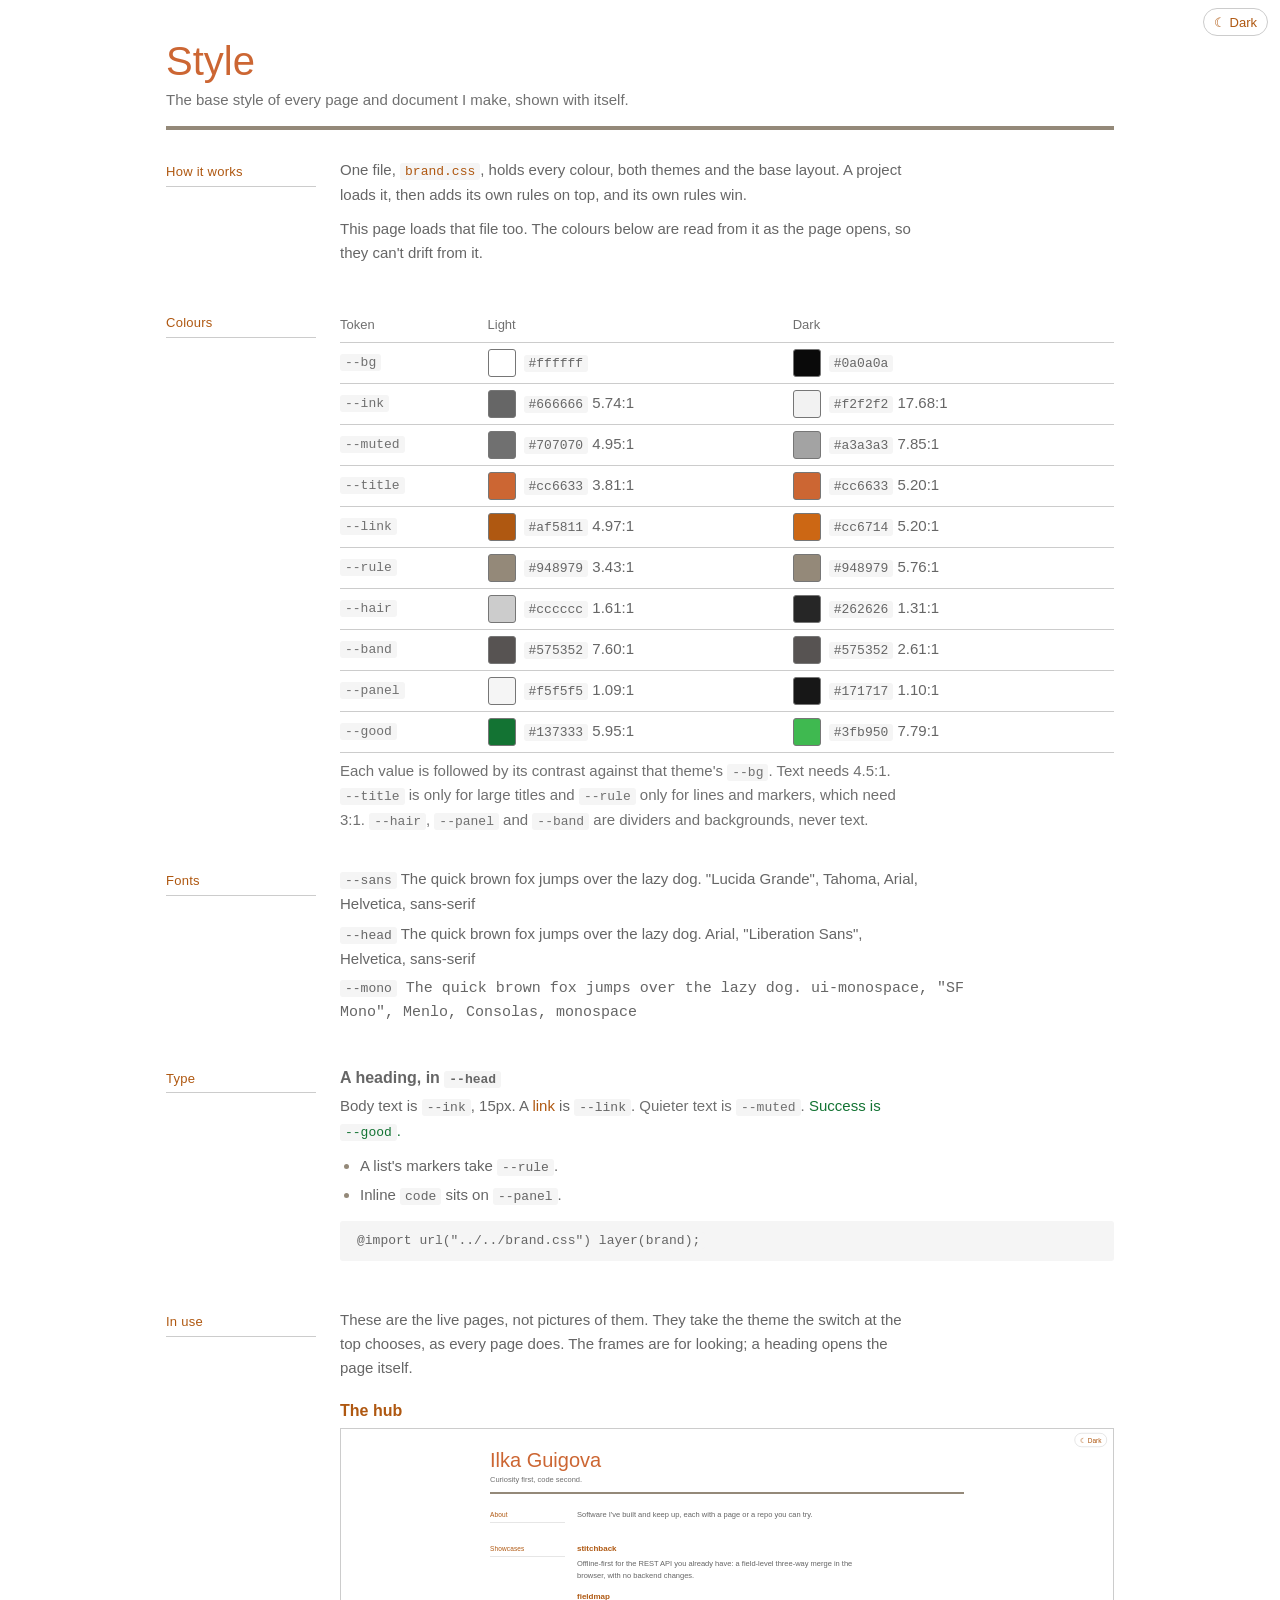
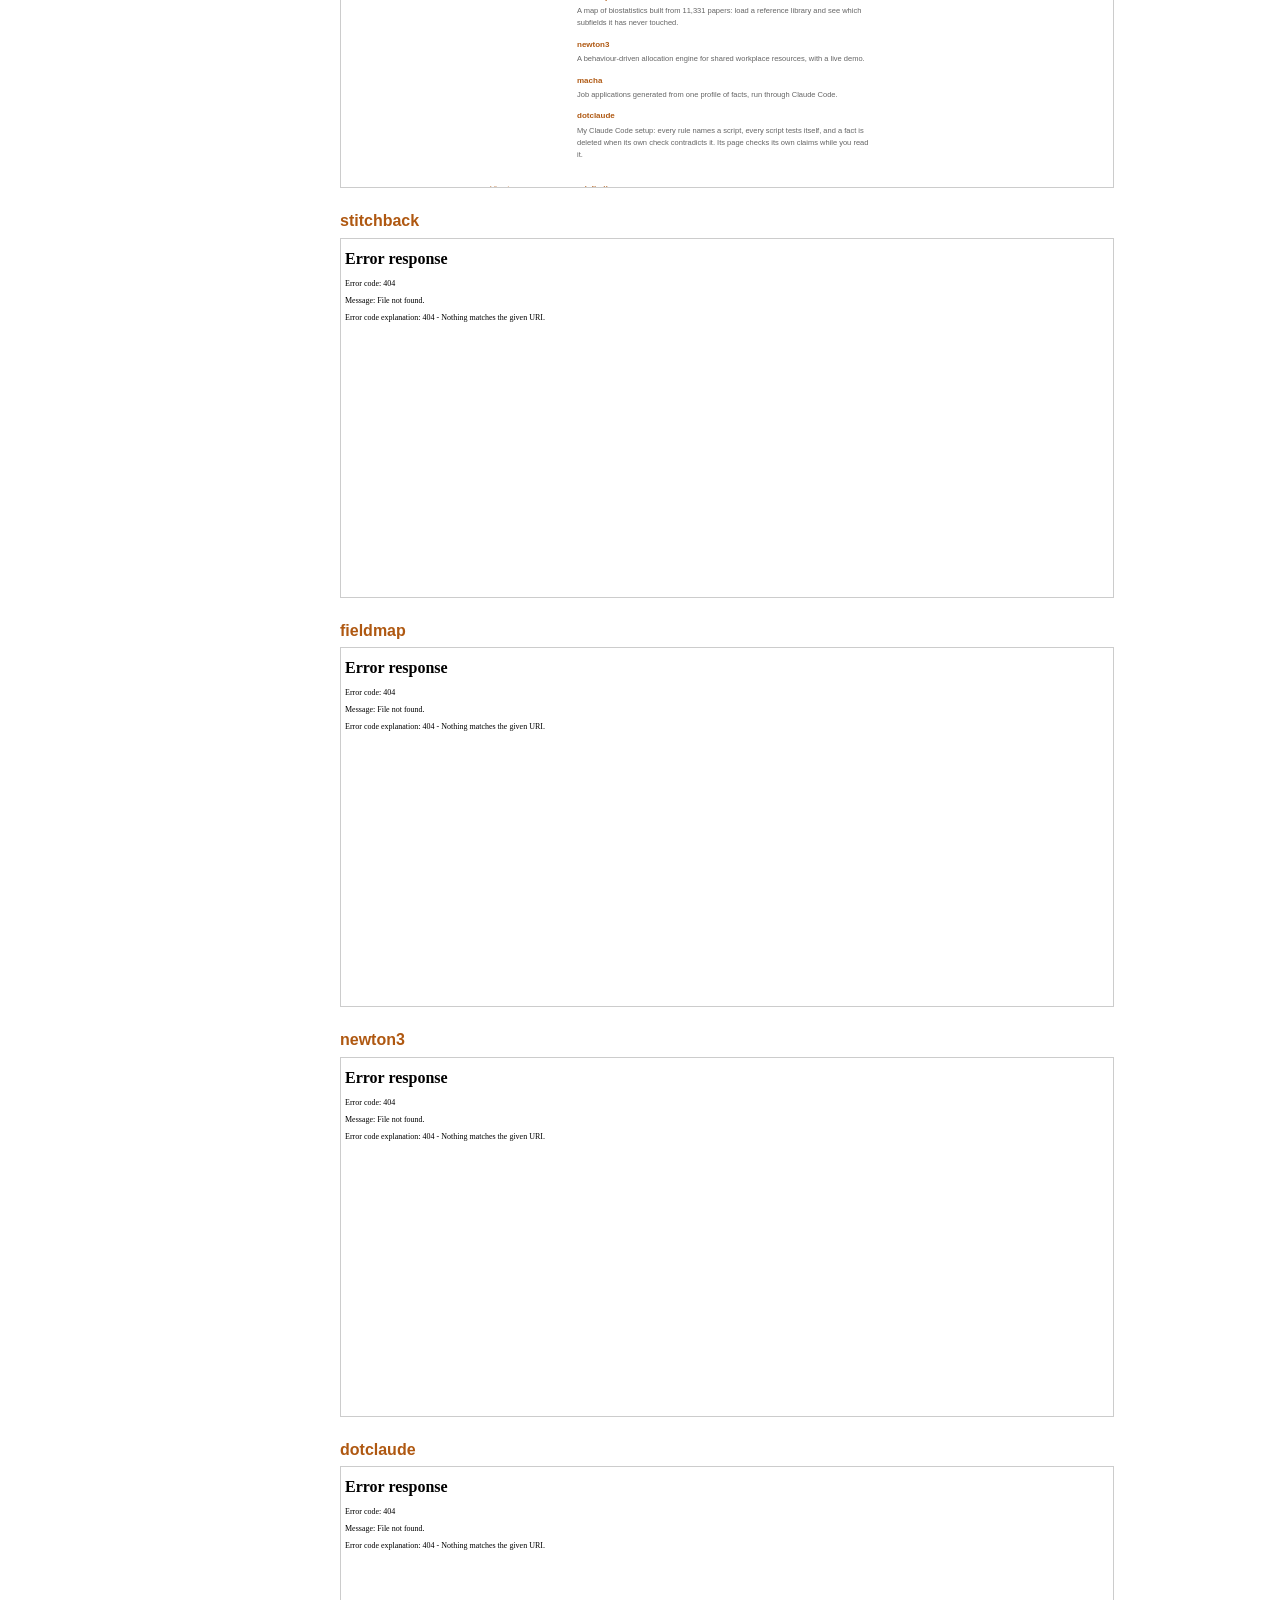
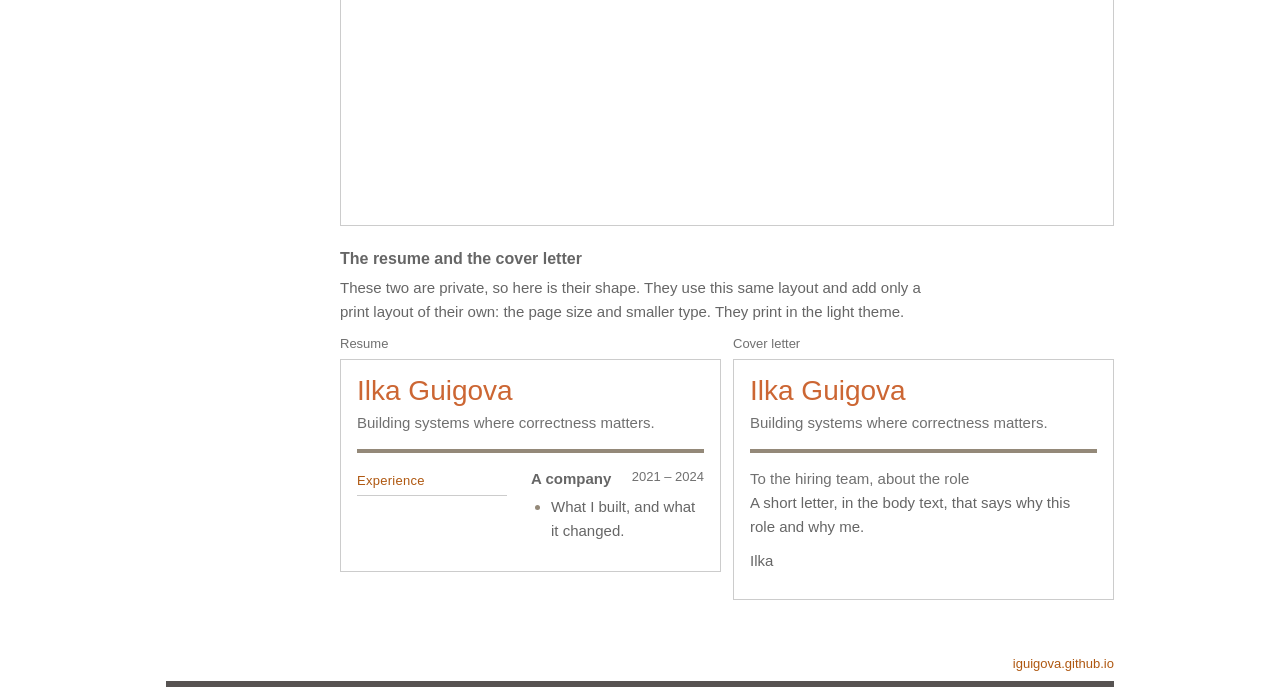
==== commit 7ac364c4: "style.html frames fieldmap with the other live pages Co-Authored-By: Claude Opus 5.5 <noreply@anthro" ====
--- a/style.html
+++ b/style.html
@@ -84,6 +84,8 @@
         <div class="view" inert><iframe src="/" title="The hub" loading="lazy"></iframe></div>
         <h3><a href="/stitchback/">stitchback</a></h3>
         <div class="view" inert><iframe src="/stitchback/" title="stitchback demo" loading="lazy"></iframe></div>
+        <h3><a href="/fieldmap/">fieldmap</a></h3>
+        <div class="view" inert><iframe src="/fieldmap/" title="fieldmap" loading="lazy"></iframe></div>
         <h3><a href="/newton3/deliverables/demo.html">newton3</a></h3>
         <div class="view" inert><iframe src="/newton3/deliverables/demo.html" title="newton3 demo" loading="lazy"></iframe></div>
         <h3><a href="/dotclaude/">dotclaude</a></h3>
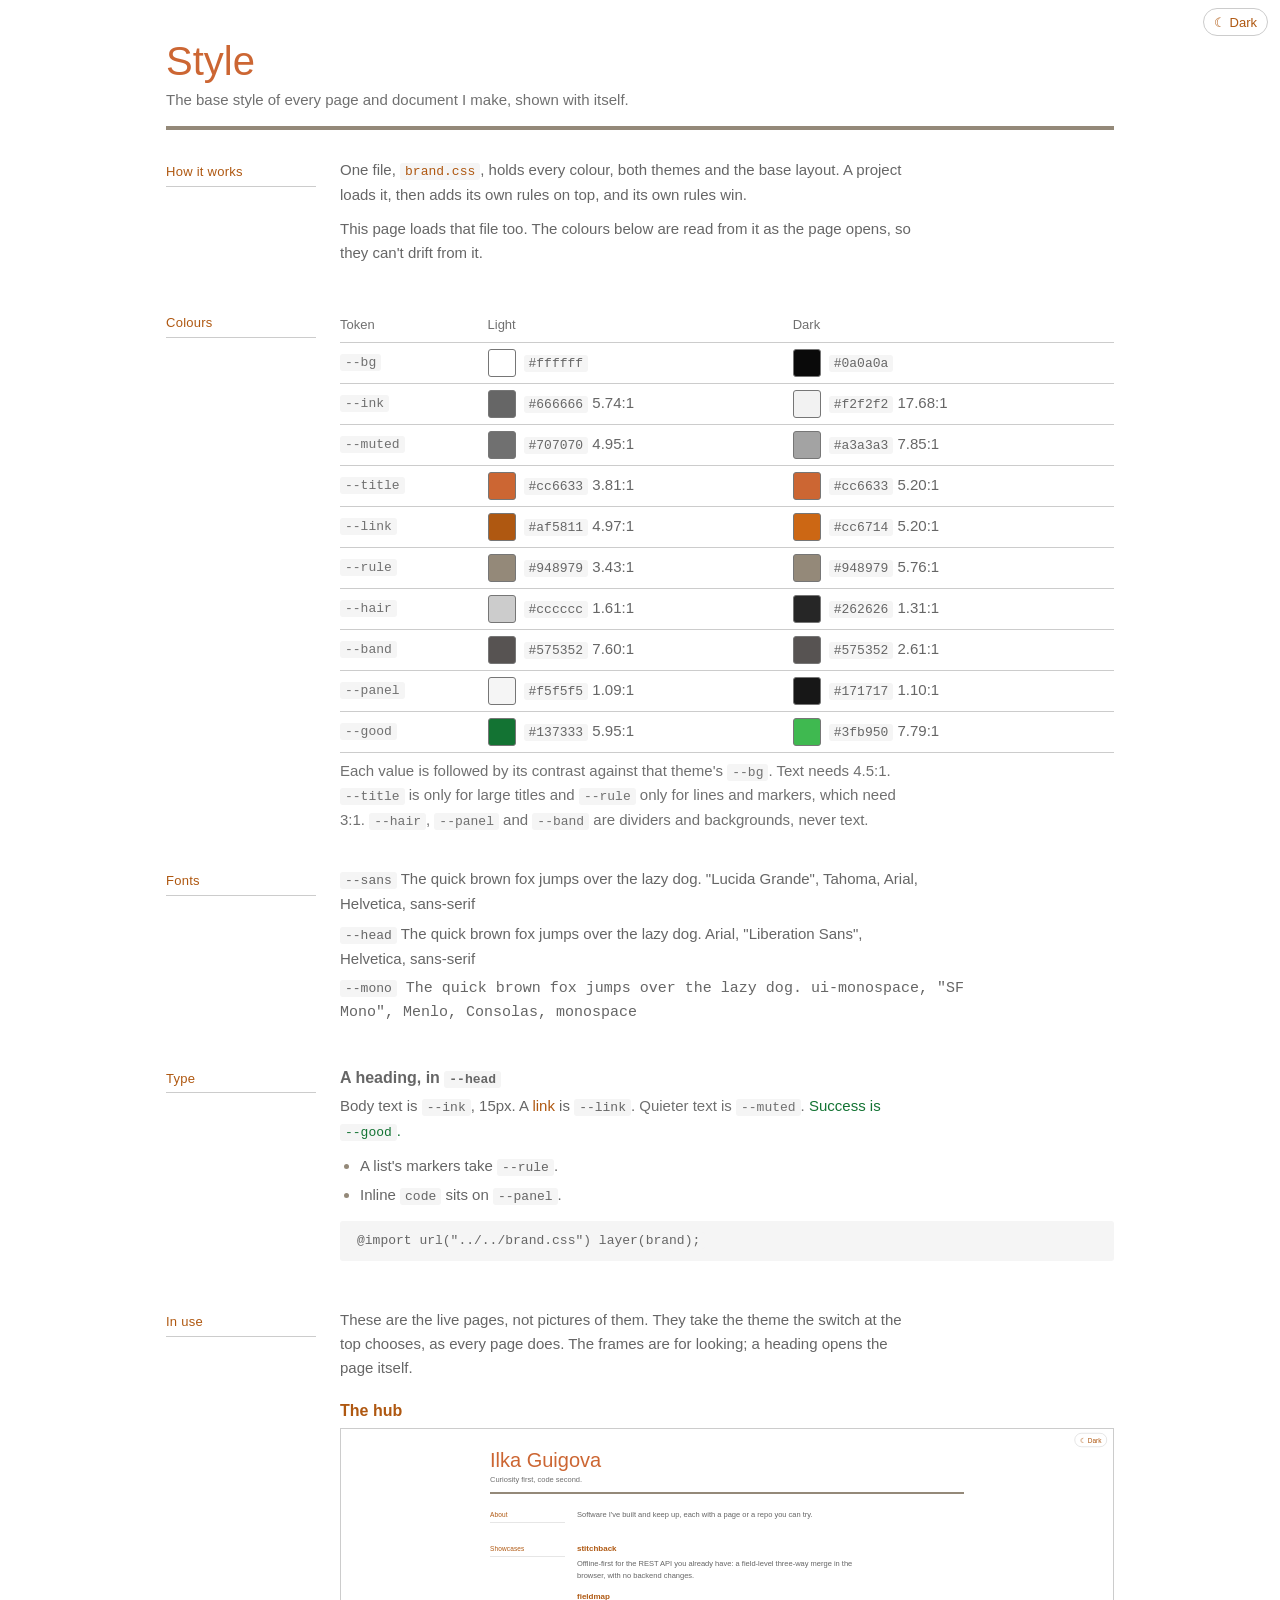
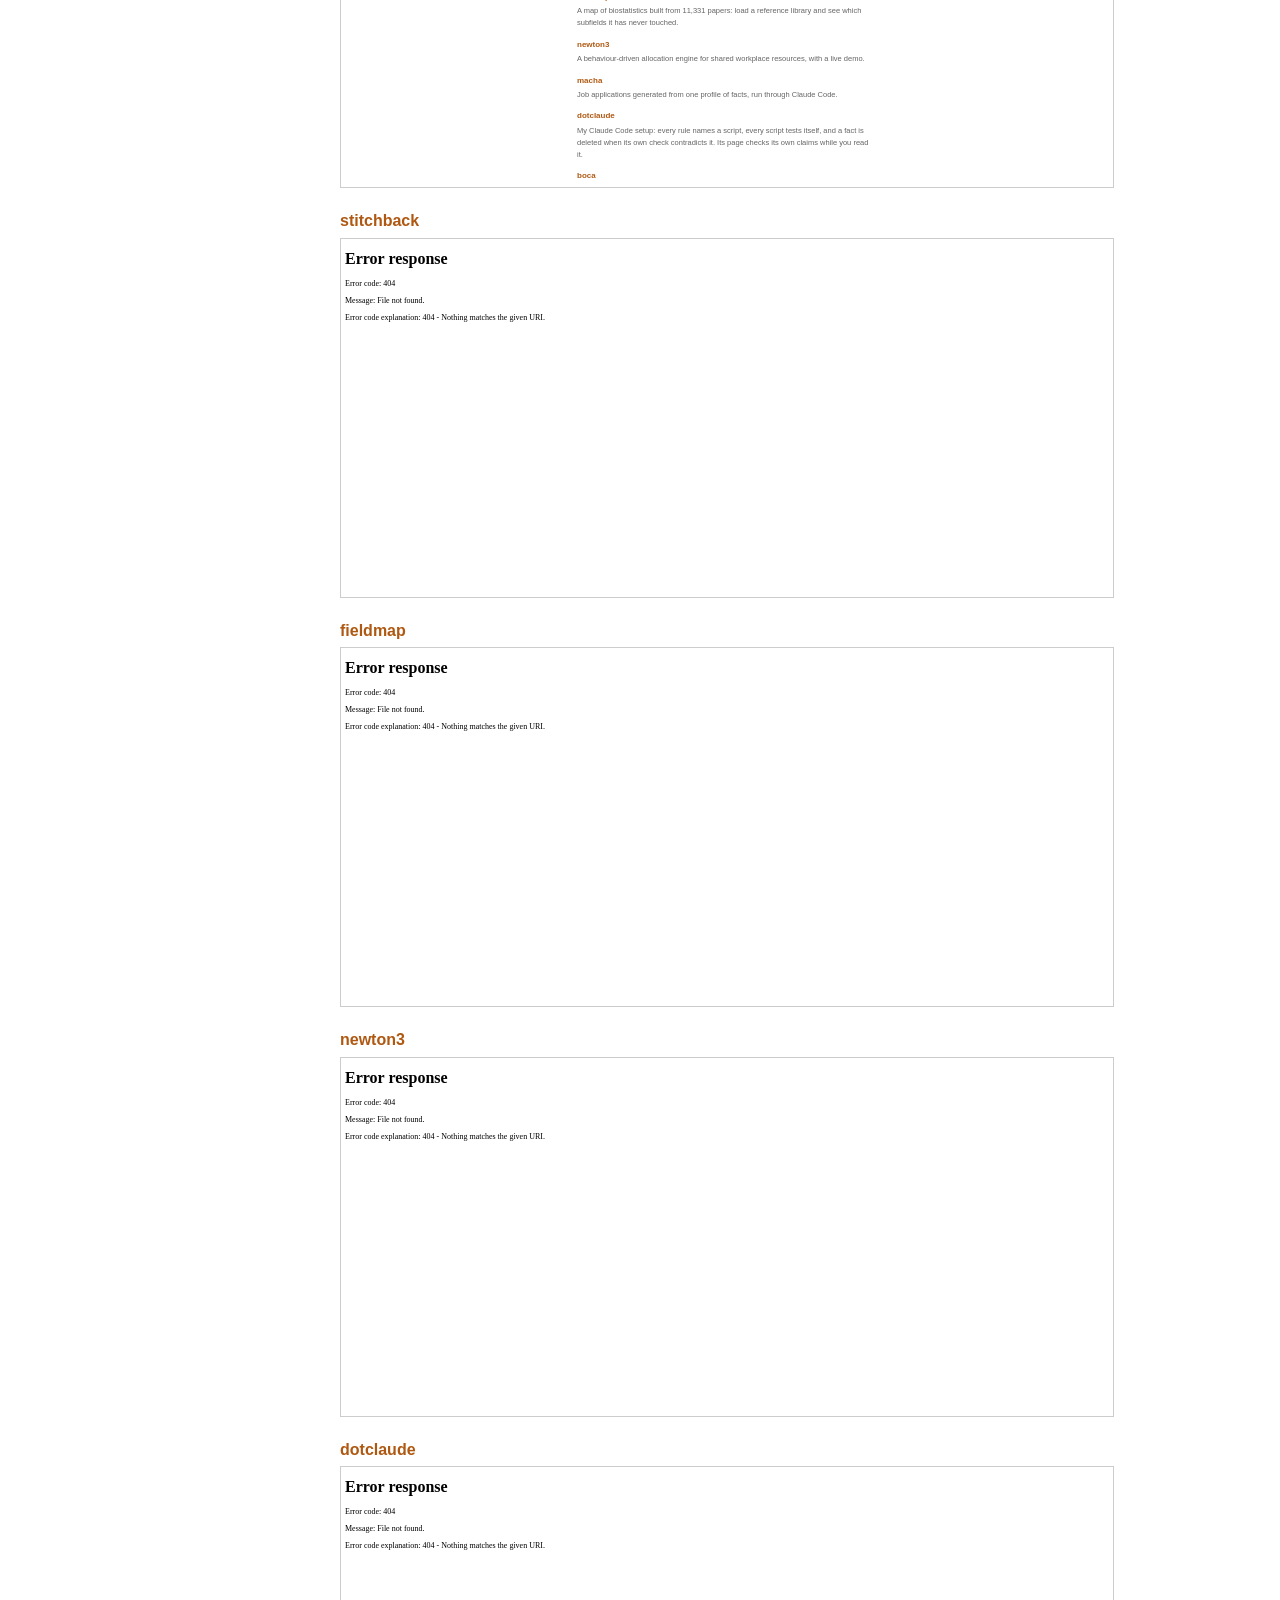
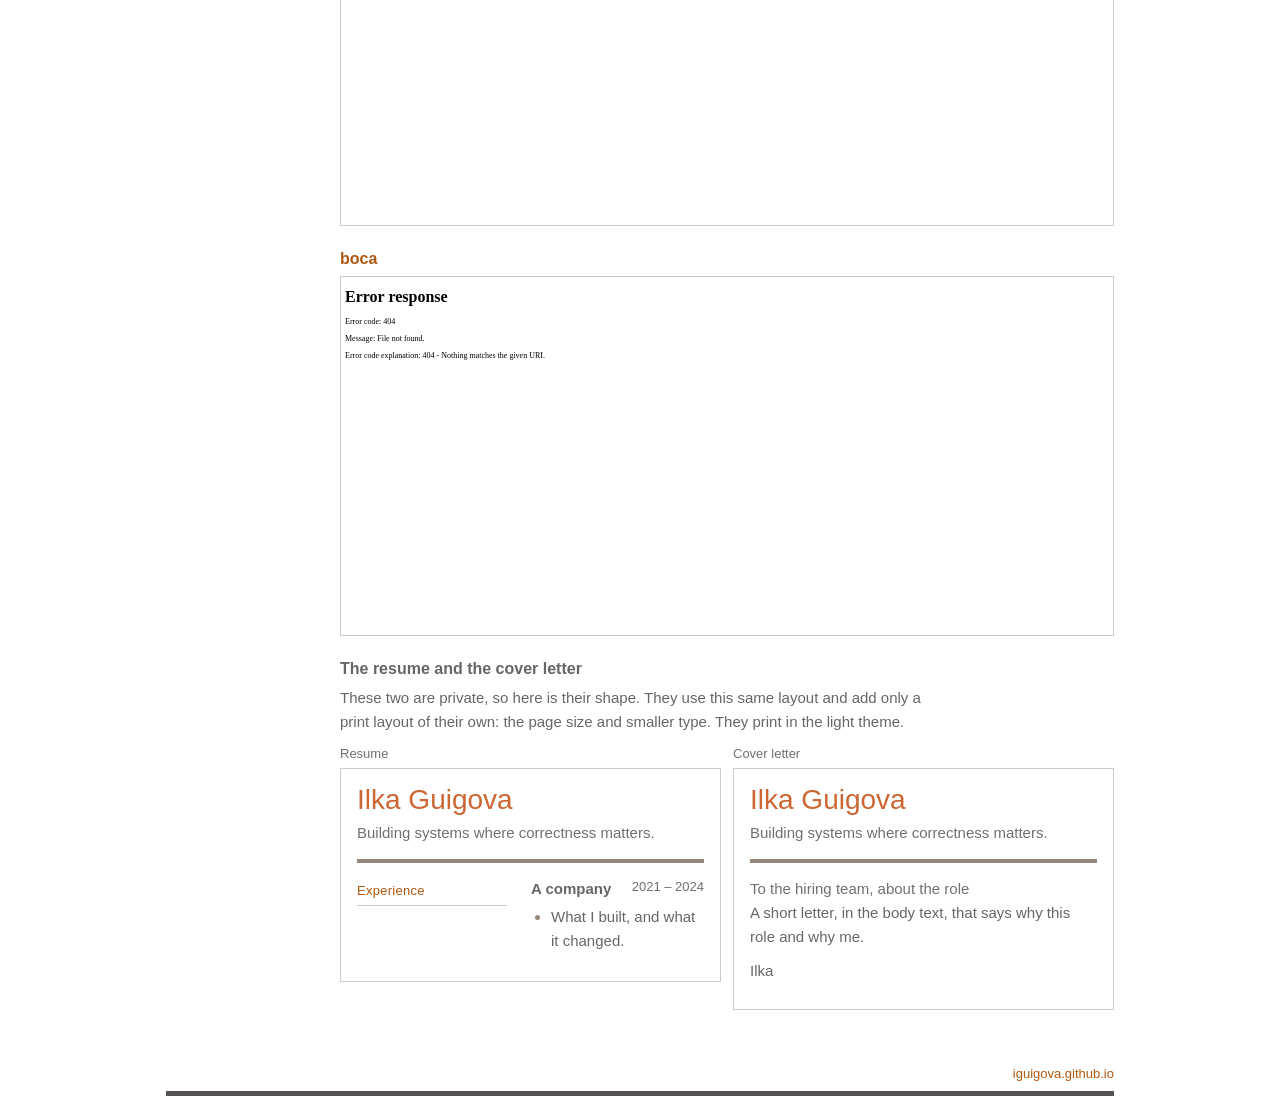
==== commit 2cb5eeb5: "style.html frames boca with the other live pages Co-Authored-By: Claude Opus 5.5 <noreply@anthropic." ====
--- a/style.html
+++ b/style.html
@@ -90,6 +90,8 @@
         <div class="view" inert><iframe src="/newton3/deliverables/demo.html" title="newton3 demo" loading="lazy"></iframe></div>
         <h3><a href="/dotclaude/">dotclaude</a></h3>
         <div class="view" inert><iframe src="/dotclaude/" title="dotclaude showcase" loading="lazy"></iframe></div>
+        <h3><a href="/boca/">boca</a></h3>
+        <div class="view" inert><iframe src="/boca/" title="boca" loading="lazy"></iframe></div>
         <h3>The resume and the cover letter</h3>
         <p>These two are private, so here is their shape. They use this same layout and add only a print layout of their own: the page size and smaller type. They print in the light theme.</p>
         <div class="frames">
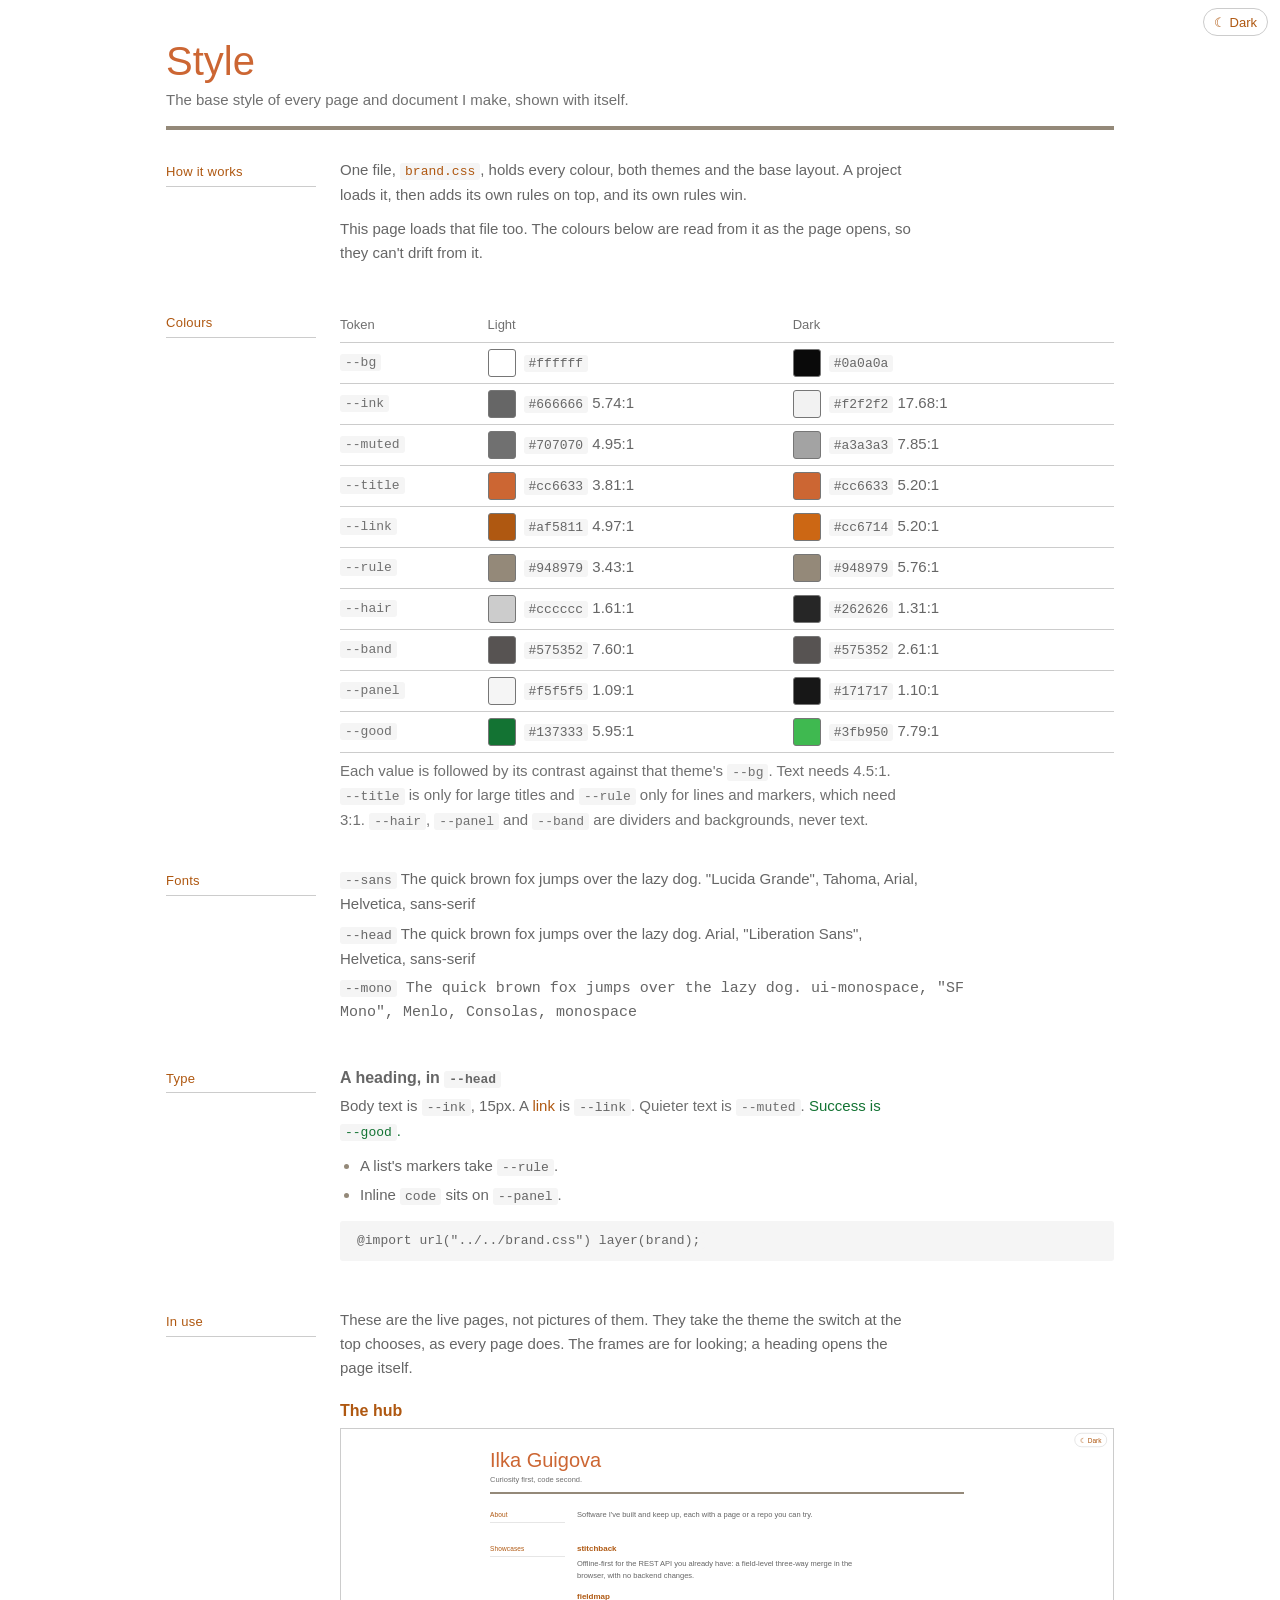
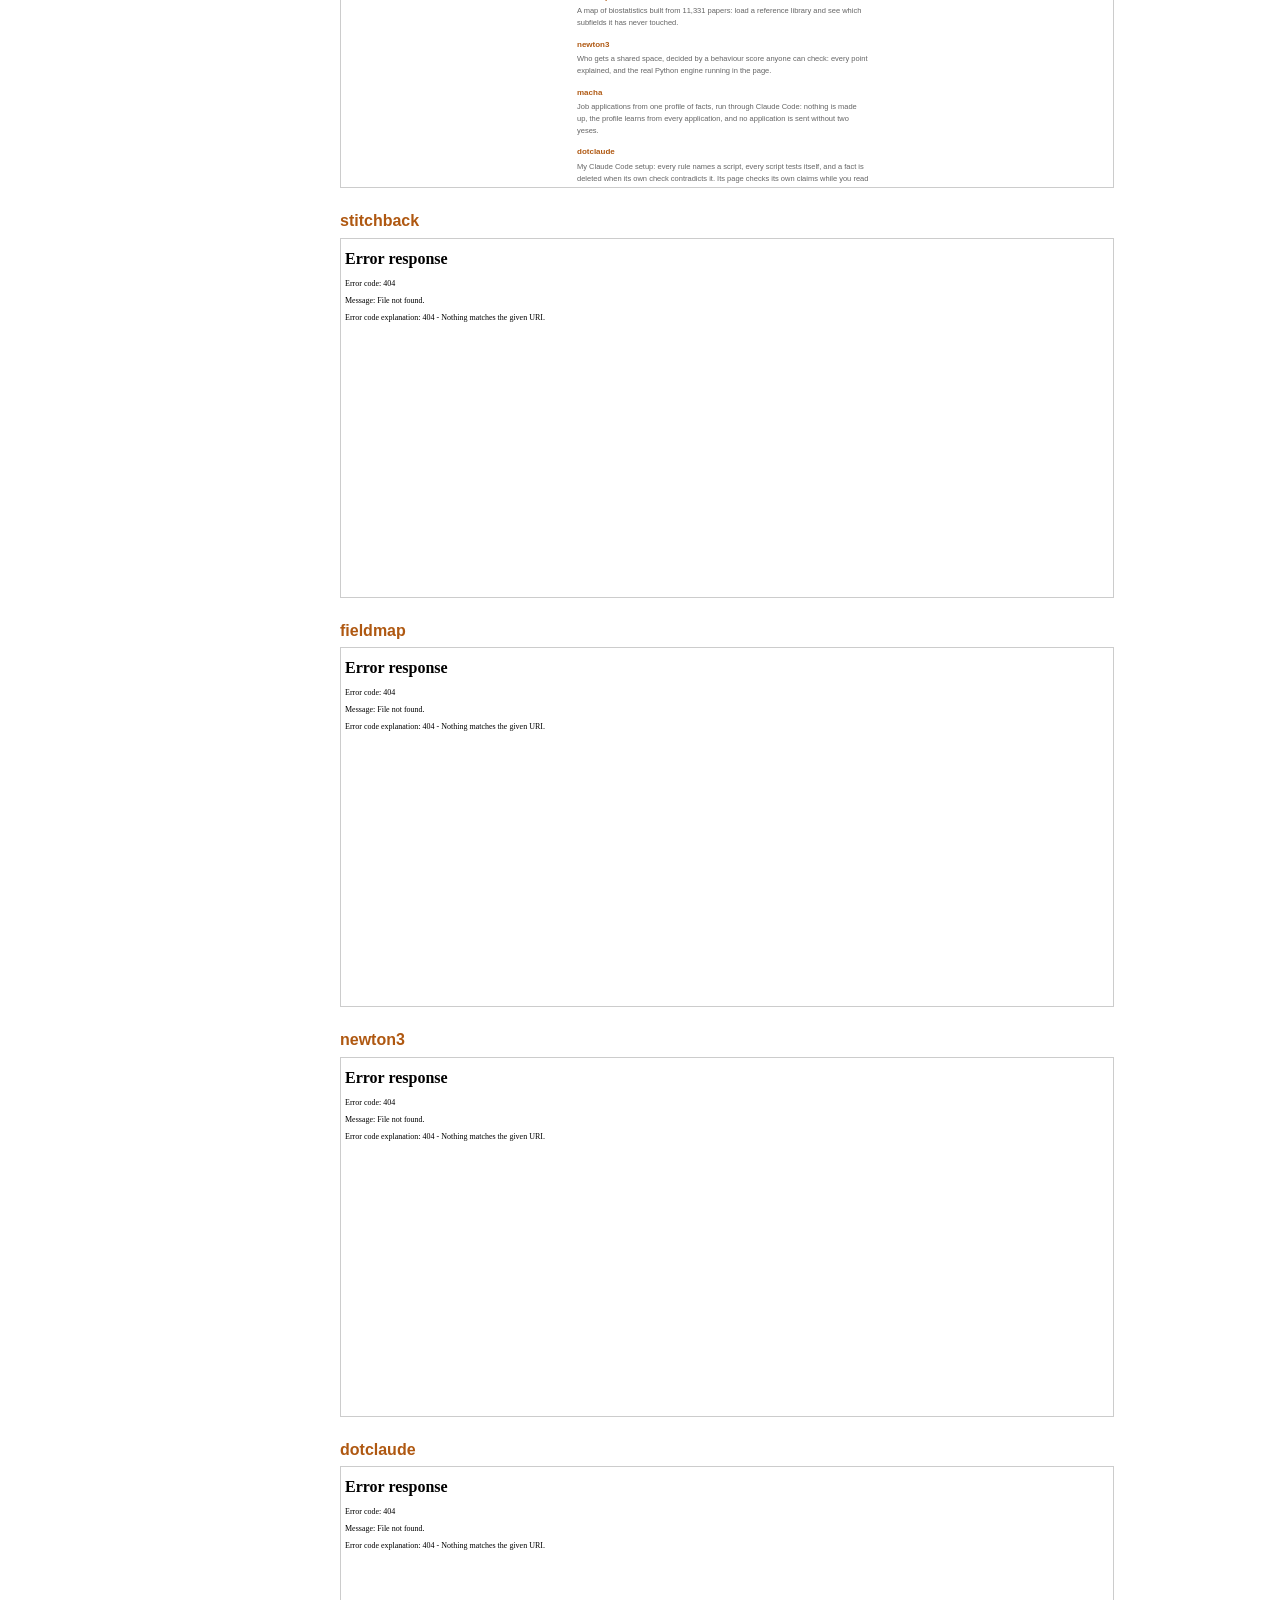
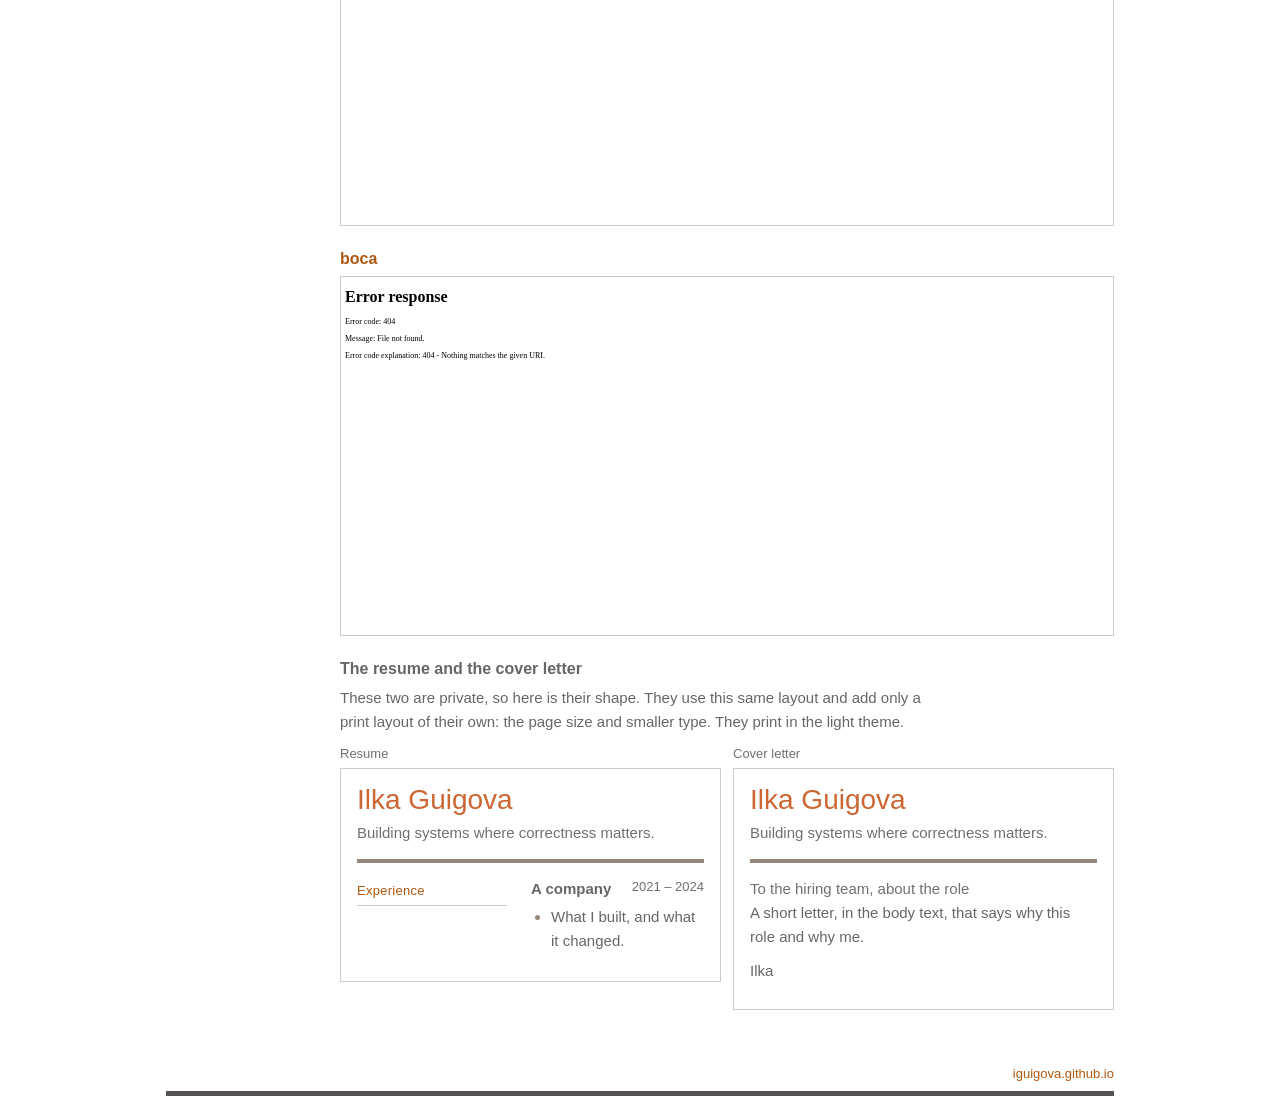
==== commit 04ef0c91: "feat: the hub and style.html point at the newton3 page Co-Authored-By: Claude Opus 5.5 <noreply@anth" ====
--- a/style.html
+++ b/style.html
@@ -86,8 +86,8 @@
         <div class="view" inert><iframe src="/stitchback/" title="stitchback demo" loading="lazy"></iframe></div>
         <h3><a href="/fieldmap/">fieldmap</a></h3>
         <div class="view" inert><iframe src="/fieldmap/" title="fieldmap" loading="lazy"></iframe></div>
-        <h3><a href="/newton3/deliverables/demo.html">newton3</a></h3>
-        <div class="view" inert><iframe src="/newton3/deliverables/demo.html" title="newton3 demo" loading="lazy"></iframe></div>
+        <h3><a href="/newton3/">newton3</a></h3>
+        <div class="view" inert><iframe src="/newton3/" title="newton3" loading="lazy"></iframe></div>
         <h3><a href="/dotclaude/">dotclaude</a></h3>
         <div class="view" inert><iframe src="/dotclaude/" title="dotclaude showcase" loading="lazy"></iframe></div>
         <h3><a href="/boca/">boca</a></h3>
